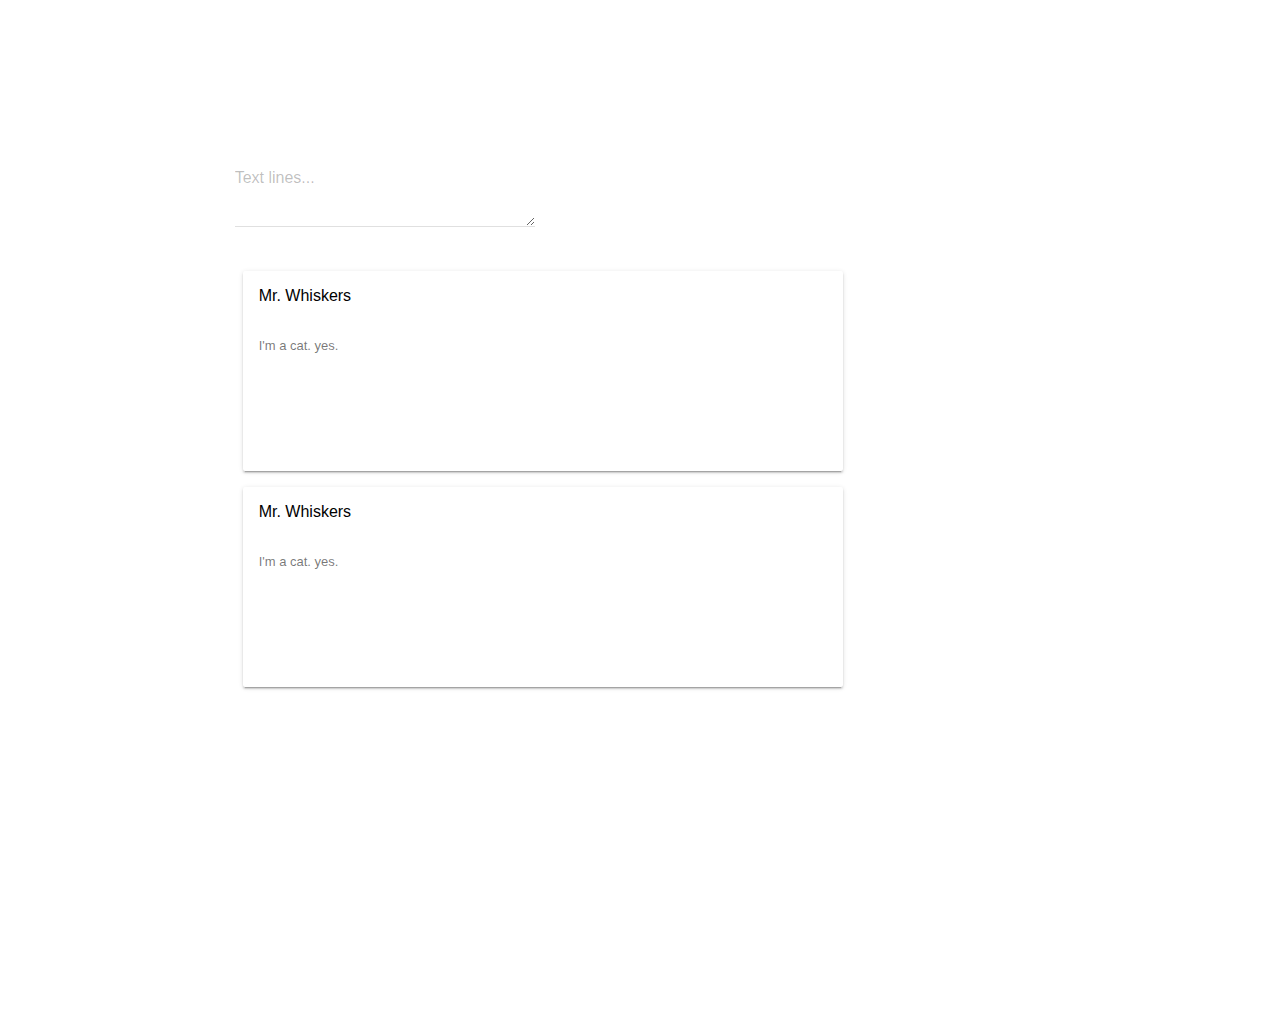
==== home.html @ a077eded "cards basic shapes are done" ====
<!DOCTYPE html>
<html>
	<head>
		<meta charset="utf-8">
		<meta name="description" content="Currently an empty blog.">
		<title>Home</title>
		<link rel="stylesheet" type="text/css" href="_assets/mdl/material.min.css">
		<link rel="stylesheet" type="text/css" href="_assets/css/base.css">
		<script type="text/javascript" src="_assets/mdl/material.min.js"></script>
		<link rel="stylesheet" href="https://fonts.googleapis.com/icon?family=Material+Icons">
		<script type="text/javascript" src="_assets/js/jquery-2.1.4.js"></script>
		<script type="text/javascript" src="_assets/js/displayposts.js"></script>

	</head>
	<body onload="display()">

		<!-- header -->
<br><br><br><br><br><br>

		<!-- content -->
		<div class="mdl-layout mdl-js-layout">
			<div class="mdl-grid">
				<div class="mdl-cell mdl-cell--2-col"></div>
				<div class="mdl-cell mdl-cell--8-col">
				
					<div class="mdl-grid">
				    <form action="#">
				      <div class="mdl-textfield mdl-js-textfield">
				        <textarea class="mdl-textfield__input" type="text" rows= "3" id="sample5" ></textarea>
				        <label class="mdl-textfield__label" for="sample5">Text lines...</label>
				      </div>
				    </form>
				  </div>

				  <div class="mdl-grid" id="posts">
						<div class="mdl-cell mdl-card mkk mdl-shadow--2dp mkk">
							  <div class="mdl-card__title">Mr. Whiskers</div>
							  <div class="mdl-card__supporting-text">I'm a cat. yes.</div>
							  <div class="mdl-card__actions"></div>
						 </div>
						<div class="mdl-cell mdl-card mkk mdl-shadow--2dp">
							  <div class="mdl-card__title">Mr. Whiskers</div>
							  <div class="mdl-card__supporting-text">I'm a cat. yes.</div>
							  <div class="mdl-card__actions"></div>
						 </div>
				  </div>

				</div>
				<div class="mdl-cell mdl-cell--2-col"></div>
			</div><!-- mdl-grid -->
		</div><!-- content -->

	</body>
</html>
---- _assets/mdl/material.min.css ----
/**
 * material-design-lite - Material Design Components in CSS, JS and HTML
 * @version v1.0.5
 * @license Apache-2.0
 * @copyright 2015 Google, Inc.
 * @link https://github.com/google/material-design-lite
 */
@charset "UTF-8";html{color:rgba(0,0,0,.87)}::-moz-selection{background:#b3d4fc;text-shadow:none}::selection{background:#b3d4fc;text-shadow:none}hr{display:block;height:1px;border:0;border-top:1px solid #ccc;margin:1em 0;padding:0}audio,canvas,iframe,img,svg,video{vertical-align:middle}fieldset{border:0;margin:0;padding:0}textarea{resize:vertical}.browserupgrade{margin:.2em 0;background:#ccc;color:#000;padding:.2em 0}.hidden{display:none!important}.visuallyhidden{border:0;clip:rect(0 0 0 0);height:1px;margin:-1px;overflow:hidden;padding:0;position:absolute;width:1px}.visuallyhidden.focusable:active,.visuallyhidden.focusable:focus{clip:auto;height:auto;margin:0;overflow:visible;position:static;width:auto}.invisible{visibility:hidden}.clearfix:before,.clearfix:after{content:" ";display:table}.clearfix:after{clear:both}@media print{*,*:before,*:after,*:first-letter,*:first-line{background:transparent!important;color:#000!important;box-shadow:none!important;text-shadow:none!important}a,a:visited{text-decoration:underline}a[href]:after{content:" (" attr(href)")"}abbr[title]:after{content:" (" attr(title)")"}a[href^="#"]:after,a[href^="javascript:"]:after{content:""}pre,blockquote{border:1px solid #999;page-break-inside:avoid}thead{display:table-header-group}tr,img{page-break-inside:avoid}img{max-width:100%!important}p,h2,h3{orphans:3;widows:3}h2,h3{page-break-after:avoid}}a,.mdl-accordion,.mdl-button,.mdl-card,.mdl-checkbox,.mdl-dropdown-menu,.mdl-icon-toggle,.mdl-item,.mdl-radio,.mdl-slider,.mdl-switch,.mdl-tabs__tab{-webkit-tap-highlight-color:transparent;-webkit-tap-highlight-color:rgba(255,255,255,0)}html{width:100%;height:100%;-ms-touch-action:manipulation;touch-action:manipulation}body{width:100%;min-height:100%}main{display:block}*[hidden]{display:none!important}html,body{font-family:"Helvetica","Arial",sans-serif;font-size:14px;font-weight:400;line-height:20px}h1,h2,h3,h4,h5,h6,p{padding:0}h1 small,h2 small,h3 small,h4 small,h5 small,h6 small{font-family:"Roboto","Helvetica","Arial",sans-serif;font-weight:400;line-height:1.35;letter-spacing:-.02em;opacity:.54;font-size:.6em}h1{font-size:56px;line-height:1.35;letter-spacing:-.02em;margin:24px 0}h1,h2{font-family:"Roboto","Helvetica","Arial",sans-serif;font-weight:400}h2{font-size:45px;line-height:48px}h2,h3{margin:24px 0}h3{font-size:34px;line-height:40px}h3,h4{font-family:"Roboto","Helvetica","Arial",sans-serif;font-weight:400}h4{font-size:24px;line-height:32px;-moz-osx-font-smoothing:grayscale;margin:24px 0 16px}h5{font-size:20px;font-weight:500;line-height:1;letter-spacing:.02em}h5,h6{font-family:"Roboto","Helvetica","Arial",sans-serif;margin:24px 0 16px}h6{font-size:16px;letter-spacing:.04em}h6,p{font-weight:400;line-height:24px}p{font-size:14px;letter-spacing:0;margin:0 0 16px}a{color:rgb(68,138,255);font-weight:500}blockquote{font-family:"Roboto","Helvetica","Arial",sans-serif;position:relative;font-size:24px;font-weight:300;font-style:italic;line-height:1.35;letter-spacing:.08em}blockquote:before{position:absolute;left:-.5em;content:'“'}blockquote:after{content:'”';margin-left:-.05em}mark{background-color:#f4ff81}dt{font-weight:700}address{font-size:12px;line-height:1;font-style:normal}address,ul,ol{font-weight:400;letter-spacing:0}ul,ol{font-size:14px;line-height:24px}.mdl-typography--display-4,.mdl-typography--display-4-color-contrast{font-family:"Roboto","Helvetica","Arial",sans-serif;font-size:112px;font-weight:300;line-height:1;letter-spacing:-.04em}.mdl-typography--display-4-color-contrast{opacity:.54}.mdl-typography--display-3,.mdl-typography--display-3-color-contrast{font-family:"Roboto","Helvetica","Arial",sans-serif;font-size:56px;font-weight:400;line-height:1.35;letter-spacing:-.02em}.mdl-typography--display-3-color-contrast{opacity:.54}.mdl-typography--display-2,.mdl-typography--display-2-color-contrast{font-family:"Roboto","Helvetica","Arial",sans-serif;font-size:45px;font-weight:400;line-height:48px}.mdl-typography--display-2-color-contrast{opacity:.54}.mdl-typography--display-1,.mdl-typography--display-1-color-contrast{font-family:"Roboto","Helvetica","Arial",sans-serif;font-size:34px;font-weight:400;line-height:40px}.mdl-typography--display-1-color-contrast{opacity:.54}.mdl-typography--headline,.mdl-typography--headline-color-contrast{font-family:"Roboto","Helvetica","Arial",sans-serif;font-size:24px;font-weight:400;line-height:32px;-moz-osx-font-smoothing:grayscale}.mdl-typography--headline-color-contrast{opacity:.87}.mdl-typography--title,.mdl-typography--title-color-contrast{font-family:"Roboto","Helvetica","Arial",sans-serif;font-size:20px;font-weight:500;line-height:1;letter-spacing:.02em}.mdl-typography--title-color-contrast{opacity:.87}.mdl-typography--subhead,.mdl-typography--subhead-color-contrast{font-family:"Roboto","Helvetica","Arial",sans-serif;font-size:16px;font-weight:400;line-height:24px;letter-spacing:.04em}.mdl-typography--subhead-color-contrast{opacity:.87}.mdl-typography--body-2,.mdl-typography--body-2-color-contrast{font-size:14px;font-weight:700;line-height:24px;letter-spacing:0}.mdl-typography--body-2-color-contrast{opacity:.87}.mdl-typography--body-1,.mdl-typography--body-1-color-contrast{font-size:14px;font-weight:400;line-height:24px;letter-spacing:0}.mdl-typography--body-1-color-contrast{opacity:.87}.mdl-typography--body-2-force-preferred-font,.mdl-typography--body-2-force-preferred-font-color-contrast{font-family:"Roboto","Helvetica","Arial",sans-serif;font-size:14px;font-weight:500;line-height:24px;letter-spacing:0}.mdl-typography--body-2-force-preferred-font-color-contrast{opacity:.87}.mdl-typography--body-1-force-preferred-font,.mdl-typography--body-1-force-preferred-font-color-contrast{font-family:"Roboto","Helvetica","Arial",sans-serif;font-size:14px;font-weight:400;line-height:24px;letter-spacing:0}.mdl-typography--body-1-force-preferred-font-color-contrast{opacity:.87}.mdl-typography--caption,.mdl-typography--caption-force-preferred-font{font-size:12px;font-weight:400;line-height:1;letter-spacing:0}.mdl-typography--caption-force-preferred-font{font-family:"Roboto","Helvetica","Arial",sans-serif}.mdl-typography--caption-color-contrast,.mdl-typography--caption-force-preferred-font-color-contrast{font-size:12px;font-weight:400;line-height:1;letter-spacing:0;opacity:.54}.mdl-typography--caption-force-preferred-font-color-contrast,.mdl-typography--menu{font-family:"Roboto","Helvetica","Arial",sans-serif}.mdl-typography--menu{font-size:14px;font-weight:500;line-height:1;letter-spacing:0}.mdl-typography--menu-color-contrast{opacity:.87}.mdl-typography--menu-color-contrast,.mdl-typography--button,.mdl-typography--button-color-contrast{font-family:"Roboto","Helvetica","Arial",sans-serif;font-size:14px;font-weight:500;line-height:1;letter-spacing:0}.mdl-typography--button,.mdl-typography--button-color-contrast{text-transform:uppercase}.mdl-typography--button-color-contrast{opacity:.87}.mdl-typography--text-left{text-align:left}.mdl-typography--text-right{text-align:right}.mdl-typography--text-center{text-align:center}.mdl-typography--text-justify{text-align:justify}.mdl-typography--text-nowrap{white-space:nowrap}.mdl-typography--text-lowercase{text-transform:lowercase}.mdl-typography--text-uppercase{text-transform:uppercase}.mdl-typography--text-capitalize{text-transform:capitalize}.mdl-typography--font-thin{font-weight:200!important}.mdl-typography--font-light{font-weight:300!important}.mdl-typography--font-regular{font-weight:400!important}.mdl-typography--font-medium{font-weight:500!important}.mdl-typography--font-bold{font-weight:700!important}.mdl-typography--font-black{font-weight:900!important}.mdl-color-text--red{color:#f44336 !important}.mdl-color--red{background-color:#f44336 !important}.mdl-color-text--red-50{color:#ffebee !important}.mdl-color--red-50{background-color:#ffebee !important}.mdl-color-text--red-100{color:#ffcdd2 !important}.mdl-color--red-100{background-color:#ffcdd2 !important}.mdl-color-text--red-200{color:#ef9a9a !important}.mdl-color--red-200{background-color:#ef9a9a !important}.mdl-color-text--red-300{color:#e57373 !important}.mdl-color--red-300{background-color:#e57373 !important}.mdl-color-text--red-400{color:#ef5350 !important}.mdl-color--red-400{background-color:#ef5350 !important}.mdl-color-text--red-500{color:#f44336 !important}.mdl-color--red-500{background-color:#f44336 !important}.mdl-color-text--red-600{color:#e53935 !important}.mdl-color--red-600{background-color:#e53935 !important}.mdl-color-text--red-700{color:#d32f2f !important}.mdl-color--red-700{background-color:#d32f2f !important}.mdl-color-text--red-800{color:#c62828 !important}.mdl-color--red-800{background-color:#c62828 !important}.mdl-color-text--red-900{color:#b71c1c !important}.mdl-color--red-900{background-color:#b71c1c !important}.mdl-color-text--red-A100{color:#ff8a80 !important}.mdl-color--red-A100{background-color:#ff8a80 !important}.mdl-color-text--red-A200{color:#ff5252 !important}.mdl-color--red-A200{background-color:#ff5252 !important}.mdl-color-text--red-A400{color:#ff1744 !important}.mdl-color--red-A400{background-color:#ff1744 !important}.mdl-color-text--red-A700{color:#d50000 !important}.mdl-color--red-A700{background-color:#d50000 !important}.mdl-color-text--pink{color:#e91e63 !important}.mdl-color--pink{background-color:#e91e63 !important}.mdl-color-text--pink-50{color:#fce4ec !important}.mdl-color--pink-50{background-color:#fce4ec !important}.mdl-color-text--pink-100{color:#f8bbd0 !important}.mdl-color--pink-100{background-color:#f8bbd0 !important}.mdl-color-text--pink-200{color:#f48fb1 !important}.mdl-color--pink-200{background-color:#f48fb1 !important}.mdl-color-text--pink-300{color:#f06292 !important}.mdl-color--pink-300{background-color:#f06292 !important}.mdl-color-text--pink-400{color:#ec407a !important}.mdl-color--pink-400{background-color:#ec407a !important}.mdl-color-text--pink-500{color:#e91e63 !important}.mdl-color--pink-500{background-color:#e91e63 !important}.mdl-color-text--pink-600{color:#d81b60 !important}.mdl-color--pink-600{background-color:#d81b60 !important}.mdl-color-text--pink-700{color:#c2185b !important}.mdl-color--pink-700{background-color:#c2185b !important}.mdl-color-text--pink-800{color:#ad1457 !important}.mdl-color--pink-800{background-color:#ad1457 !important}.mdl-color-text--pink-900{color:#880e4f !important}.mdl-color--pink-900{background-color:#880e4f !important}.mdl-color-text--pink-A100{color:#ff80ab !important}.mdl-color--pink-A100{background-color:#ff80ab !important}.mdl-color-text--pink-A200{color:#ff4081 !important}.mdl-color--pink-A200{background-color:#ff4081 !important}.mdl-color-text--pink-A400{color:#f50057 !important}.mdl-color--pink-A400{background-color:#f50057 !important}.mdl-color-text--pink-A700{color:#c51162 !important}.mdl-color--pink-A700{background-color:#c51162 !important}.mdl-color-text--purple{color:#9c27b0 !important}.mdl-color--purple{background-color:#9c27b0 !important}.mdl-color-text--purple-50{color:#f3e5f5 !important}.mdl-color--purple-50{background-color:#f3e5f5 !important}.mdl-color-text--purple-100{color:#e1bee7 !important}.mdl-color--purple-100{background-color:#e1bee7 !important}.mdl-color-text--purple-200{color:#ce93d8 !important}.mdl-color--purple-200{background-color:#ce93d8 !important}.mdl-color-text--purple-300{color:#ba68c8 !important}.mdl-color--purple-300{background-color:#ba68c8 !important}.mdl-color-text--purple-400{color:#ab47bc !important}.mdl-color--purple-400{background-color:#ab47bc !important}.mdl-color-text--purple-500{color:#9c27b0 !important}.mdl-color--purple-500{background-color:#9c27b0 !important}.mdl-color-text--purple-600{color:#8e24aa !important}.mdl-color--purple-600{background-color:#8e24aa !important}.mdl-color-text--purple-700{color:#7b1fa2 !important}.mdl-color--purple-700{background-color:#7b1fa2 !important}.mdl-color-text--purple-800{color:#6a1b9a !important}.mdl-color--purple-800{background-color:#6a1b9a !important}.mdl-color-text--purple-900{color:#4a148c !important}.mdl-color--purple-900{background-color:#4a148c !important}.mdl-color-text--purple-A100{color:#ea80fc !important}.mdl-color--purple-A100{background-color:#ea80fc !important}.mdl-color-text--purple-A200{color:#e040fb !important}.mdl-color--purple-A200{background-color:#e040fb !important}.mdl-color-text--purple-A400{color:#d500f9 !important}.mdl-color--purple-A400{background-color:#d500f9 !important}.mdl-color-text--purple-A700{color:#a0f !important}.mdl-color--purple-A700{background-color:#a0f !important}.mdl-color-text--deep-purple{color:#673ab7 !important}.mdl-color--deep-purple{background-color:#673ab7 !important}.mdl-color-text--deep-purple-50{color:#ede7f6 !important}.mdl-color--deep-purple-50{background-color:#ede7f6 !important}.mdl-color-text--deep-purple-100{color:#d1c4e9 !important}.mdl-color--deep-purple-100{background-color:#d1c4e9 !important}.mdl-color-text--deep-purple-200{color:#b39ddb !important}.mdl-color--deep-purple-200{background-color:#b39ddb !important}.mdl-color-text--deep-purple-300{color:#9575cd !important}.mdl-color--deep-purple-300{background-color:#9575cd !important}.mdl-color-text--deep-purple-400{color:#7e57c2 !important}.mdl-color--deep-purple-400{background-color:#7e57c2 !important}.mdl-color-text--deep-purple-500{color:#673ab7 !important}.mdl-color--deep-purple-500{background-color:#673ab7 !important}.mdl-color-text--deep-purple-600{color:#5e35b1 !important}.mdl-color--deep-purple-600{background-color:#5e35b1 !important}.mdl-color-text--deep-purple-700{color:#512da8 !important}.mdl-color--deep-purple-700{background-color:#512da8 !important}.mdl-color-text--deep-purple-800{color:#4527a0 !important}.mdl-color--deep-purple-800{background-color:#4527a0 !important}.mdl-color-text--deep-purple-900{color:#311b92 !important}.mdl-color--deep-purple-900{background-color:#311b92 !important}.mdl-color-text--deep-purple-A100{color:#b388ff !important}.mdl-color--deep-purple-A100{background-color:#b388ff !important}.mdl-color-text--deep-purple-A200{color:#7c4dff !important}.mdl-color--deep-purple-A200{background-color:#7c4dff !important}.mdl-color-text--deep-purple-A400{color:#651fff !important}.mdl-color--deep-purple-A400{background-color:#651fff !important}.mdl-color-text--deep-purple-A700{color:#6200ea !important}.mdl-color--deep-purple-A700{background-color:#6200ea !important}.mdl-color-text--indigo{color:#3f51b5 !important}.mdl-color--indigo{background-color:#3f51b5 !important}.mdl-color-text--indigo-50{color:#e8eaf6 !important}.mdl-color--indigo-50{background-color:#e8eaf6 !important}.mdl-color-text--indigo-100{color:#c5cae9 !important}.mdl-color--indigo-100{background-color:#c5cae9 !important}.mdl-color-text--indigo-200{color:#9fa8da !important}.mdl-color--indigo-200{background-color:#9fa8da !important}.mdl-color-text--indigo-300{color:#7986cb !important}.mdl-color--indigo-300{background-color:#7986cb !important}.mdl-color-text--indigo-400{color:#5c6bc0 !important}.mdl-color--indigo-400{background-color:#5c6bc0 !important}.mdl-color-text--indigo-500{color:#3f51b5 !important}.mdl-color--indigo-500{background-color:#3f51b5 !important}.mdl-color-text--indigo-600{color:#3949ab !important}.mdl-color--indigo-600{background-color:#3949ab !important}.mdl-color-text--indigo-700{color:#303f9f !important}.mdl-color--indigo-700{background-color:#303f9f !important}.mdl-color-text--indigo-800{color:#283593 !important}.mdl-color--indigo-800{background-color:#283593 !important}.mdl-color-text--indigo-900{color:#1a237e !important}.mdl-color--indigo-900{background-color:#1a237e !important}.mdl-color-text--indigo-A100{color:#8c9eff !important}.mdl-color--indigo-A100{background-color:#8c9eff !important}.mdl-color-text--indigo-A200{color:#536dfe !important}.mdl-color--indigo-A200{background-color:#536dfe !important}.mdl-color-text--indigo-A400{color:#3d5afe !important}.mdl-color--indigo-A400{background-color:#3d5afe !important}.mdl-color-text--indigo-A700{color:#304ffe !important}.mdl-color--indigo-A700{background-color:#304ffe !important}.mdl-color-text--blue{color:#2196f3 !important}.mdl-color--blue{background-color:#2196f3 !important}.mdl-color-text--blue-50{color:#e3f2fd !important}.mdl-color--blue-50{background-color:#e3f2fd !important}.mdl-color-text--blue-100{color:#bbdefb !important}.mdl-color--blue-100{background-color:#bbdefb !important}.mdl-color-text--blue-200{color:#90caf9 !important}.mdl-color--blue-200{background-color:#90caf9 !important}.mdl-color-text--blue-300{color:#64b5f6 !important}.mdl-color--blue-300{background-color:#64b5f6 !important}.mdl-color-text--blue-400{color:#42a5f5 !important}.mdl-color--blue-400{background-color:#42a5f5 !important}.mdl-color-text--blue-500{color:#2196f3 !important}.mdl-color--blue-500{background-color:#2196f3 !important}.mdl-color-text--blue-600{color:#1e88e5 !important}.mdl-color--blue-600{background-color:#1e88e5 !important}.mdl-color-text--blue-700{color:#1976d2 !important}.mdl-color--blue-700{background-color:#1976d2 !important}.mdl-color-text--blue-800{color:#1565c0 !important}.mdl-color--blue-800{background-color:#1565c0 !important}.mdl-color-text--blue-900{color:#0d47a1 !important}.mdl-color--blue-900{background-color:#0d47a1 !important}.mdl-color-text--blue-A100{color:#82b1ff !important}.mdl-color--blue-A100{background-color:#82b1ff !important}.mdl-color-text--blue-A200{color:#448aff !important}.mdl-color--blue-A200{background-color:#448aff !important}.mdl-color-text--blue-A400{color:#2979ff !important}.mdl-color--blue-A400{background-color:#2979ff !important}.mdl-color-text--blue-A700{color:#2962ff !important}.mdl-color--blue-A700{background-color:#2962ff !important}.mdl-color-text--light-blue{color:#03a9f4 !important}.mdl-color--light-blue{background-color:#03a9f4 !important}.mdl-color-text--light-blue-50{color:#e1f5fe !important}.mdl-color--light-blue-50{background-color:#e1f5fe !important}.mdl-color-text--light-blue-100{color:#b3e5fc !important}.mdl-color--light-blue-100{background-color:#b3e5fc !important}.mdl-color-text--light-blue-200{color:#81d4fa !important}.mdl-color--light-blue-200{background-color:#81d4fa !important}.mdl-color-text--light-blue-300{color:#4fc3f7 !important}.mdl-color--light-blue-300{background-color:#4fc3f7 !important}.mdl-color-text--light-blue-400{color:#29b6f6 !important}.mdl-color--light-blue-400{background-color:#29b6f6 !important}.mdl-color-text--light-blue-500{color:#03a9f4 !important}.mdl-color--light-blue-500{background-color:#03a9f4 !important}.mdl-color-text--light-blue-600{color:#039be5 !important}.mdl-color--light-blue-600{background-color:#039be5 !important}.mdl-color-text--light-blue-700{color:#0288d1 !important}.mdl-color--light-blue-700{background-color:#0288d1 !important}.mdl-color-text--light-blue-800{color:#0277bd !important}.mdl-color--light-blue-800{background-color:#0277bd !important}.mdl-color-text--light-blue-900{color:#01579b !important}.mdl-color--light-blue-900{background-color:#01579b !important}.mdl-color-text--light-blue-A100{color:#80d8ff !important}.mdl-color--light-blue-A100{background-color:#80d8ff !important}.mdl-color-text--light-blue-A200{color:#40c4ff !important}.mdl-color--light-blue-A200{background-color:#40c4ff !important}.mdl-color-text--light-blue-A400{color:#00b0ff !important}.mdl-color--light-blue-A400{background-color:#00b0ff !important}.mdl-color-text--light-blue-A700{color:#0091ea !important}.mdl-color--light-blue-A700{background-color:#0091ea !important}.mdl-color-text--cyan{color:#00bcd4 !important}.mdl-color--cyan{background-color:#00bcd4 !important}.mdl-color-text--cyan-50{color:#e0f7fa !important}.mdl-color--cyan-50{background-color:#e0f7fa !important}.mdl-color-text--cyan-100{color:#b2ebf2 !important}.mdl-color--cyan-100{background-color:#b2ebf2 !important}.mdl-color-text--cyan-200{color:#80deea !important}.mdl-color--cyan-200{background-color:#80deea !important}.mdl-color-text--cyan-300{color:#4dd0e1 !important}.mdl-color--cyan-300{background-color:#4dd0e1 !important}.mdl-color-text--cyan-400{color:#26c6da !important}.mdl-color--cyan-400{background-color:#26c6da !important}.mdl-color-text--cyan-500{color:#00bcd4 !important}.mdl-color--cyan-500{background-color:#00bcd4 !important}.mdl-color-text--cyan-600{color:#00acc1 !important}.mdl-color--cyan-600{background-color:#00acc1 !important}.mdl-color-text--cyan-700{color:#0097a7 !important}.mdl-color--cyan-700{background-color:#0097a7 !important}.mdl-color-text--cyan-800{color:#00838f !important}.mdl-color--cyan-800{background-color:#00838f !important}.mdl-color-text--cyan-900{color:#006064 !important}.mdl-color--cyan-900{background-color:#006064 !important}.mdl-color-text--cyan-A100{color:#84ffff !important}.mdl-color--cyan-A100{background-color:#84ffff !important}.mdl-color-text--cyan-A200{color:#18ffff !important}.mdl-color--cyan-A200{background-color:#18ffff !important}.mdl-color-text--cyan-A400{color:#00e5ff !important}.mdl-color--cyan-A400{background-color:#00e5ff !important}.mdl-color-text--cyan-A700{color:#00b8d4 !important}.mdl-color--cyan-A700{background-color:#00b8d4 !important}.mdl-color-text--teal{color:#009688 !important}.mdl-color--teal{background-color:#009688 !important}.mdl-color-text--teal-50{color:#e0f2f1 !important}.mdl-color--teal-50{background-color:#e0f2f1 !important}.mdl-color-text--teal-100{color:#b2dfdb !important}.mdl-color--teal-100{background-color:#b2dfdb !important}.mdl-color-text--teal-200{color:#80cbc4 !important}.mdl-color--teal-200{background-color:#80cbc4 !important}.mdl-color-text--teal-300{color:#4db6ac !important}.mdl-color--teal-300{background-color:#4db6ac !important}.mdl-color-text--teal-400{color:#26a69a !important}.mdl-color--teal-400{background-color:#26a69a !important}.mdl-color-text--teal-500{color:#009688 !important}.mdl-color--teal-500{background-color:#009688 !important}.mdl-color-text--teal-600{color:#00897b !important}.mdl-color--teal-600{background-color:#00897b !important}.mdl-color-text--teal-700{color:#00796b !important}.mdl-color--teal-700{background-color:#00796b !important}.mdl-color-text--teal-800{color:#00695c !important}.mdl-color--teal-800{background-color:#00695c !important}.mdl-color-text--teal-900{color:#004d40 !important}.mdl-color--teal-900{background-color:#004d40 !important}.mdl-color-text--teal-A100{color:#a7ffeb !important}.mdl-color--teal-A100{background-color:#a7ffeb !important}.mdl-color-text--teal-A200{color:#64ffda !important}.mdl-color--teal-A200{background-color:#64ffda !important}.mdl-color-text--teal-A400{color:#1de9b6 !important}.mdl-color--teal-A400{background-color:#1de9b6 !important}.mdl-color-text--teal-A700{color:#00bfa5 !important}.mdl-color--teal-A700{background-color:#00bfa5 !important}.mdl-color-text--green{color:#4caf50 !important}.mdl-color--green{background-color:#4caf50 !important}.mdl-color-text--green-50{color:#e8f5e9 !important}.mdl-color--green-50{background-color:#e8f5e9 !important}.mdl-color-text--green-100{color:#c8e6c9 !important}.mdl-color--green-100{background-color:#c8e6c9 !important}.mdl-color-text--green-200{color:#a5d6a7 !important}.mdl-color--green-200{background-color:#a5d6a7 !important}.mdl-color-text--green-300{color:#81c784 !important}.mdl-color--green-300{background-color:#81c784 !important}.mdl-color-text--green-400{color:#66bb6a !important}.mdl-color--green-400{background-color:#66bb6a !important}.mdl-color-text--green-500{color:#4caf50 !important}.mdl-color--green-500{background-color:#4caf50 !important}.mdl-color-text--green-600{color:#43a047 !important}.mdl-color--green-600{background-color:#43a047 !important}.mdl-color-text--green-700{color:#388e3c !important}.mdl-color--green-700{background-color:#388e3c !important}.mdl-color-text--green-800{color:#2e7d32 !important}.mdl-color--green-800{background-color:#2e7d32 !important}.mdl-color-text--green-900{color:#1b5e20 !important}.mdl-color--green-900{background-color:#1b5e20 !important}.mdl-color-text--green-A100{color:#b9f6ca !important}.mdl-color--green-A100{background-color:#b9f6ca !important}.mdl-color-text--green-A200{color:#69f0ae !important}.mdl-color--green-A200{background-color:#69f0ae !important}.mdl-color-text--green-A400{color:#00e676 !important}.mdl-color--green-A400{background-color:#00e676 !important}.mdl-color-text--green-A700{color:#00c853 !important}.mdl-color--green-A700{background-color:#00c853 !important}.mdl-color-text--light-green{color:#8bc34a !important}.mdl-color--light-green{background-color:#8bc34a !important}.mdl-color-text--light-green-50{color:#f1f8e9 !important}.mdl-color--light-green-50{background-color:#f1f8e9 !important}.mdl-color-text--light-green-100{color:#dcedc8 !important}.mdl-color--light-green-100{background-color:#dcedc8 !important}.mdl-color-text--light-green-200{color:#c5e1a5 !important}.mdl-color--light-green-200{background-color:#c5e1a5 !important}.mdl-color-text--light-green-300{color:#aed581 !important}.mdl-color--light-green-300{background-color:#aed581 !important}.mdl-color-text--light-green-400{color:#9ccc65 !important}.mdl-color--light-green-400{background-color:#9ccc65 !important}.mdl-color-text--light-green-500{color:#8bc34a !important}.mdl-color--light-green-500{background-color:#8bc34a !important}.mdl-color-text--light-green-600{color:#7cb342 !important}.mdl-color--light-green-600{background-color:#7cb342 !important}.mdl-color-text--light-green-700{color:#689f38 !important}.mdl-color--light-green-700{background-color:#689f38 !important}.mdl-color-text--light-green-800{color:#558b2f !important}.mdl-color--light-green-800{background-color:#558b2f !important}.mdl-color-text--light-green-900{color:#33691e !important}.mdl-color--light-green-900{background-color:#33691e !important}.mdl-color-text--light-green-A100{color:#ccff90 !important}.mdl-color--light-green-A100{background-color:#ccff90 !important}.mdl-color-text--light-green-A200{color:#b2ff59 !important}.mdl-color--light-green-A200{background-color:#b2ff59 !important}.mdl-color-text--light-green-A400{color:#76ff03 !important}.mdl-color--light-green-A400{background-color:#76ff03 !important}.mdl-color-text--light-green-A700{color:#64dd17 !important}.mdl-color--light-green-A700{background-color:#64dd17 !important}.mdl-color-text--lime{color:#cddc39 !important}.mdl-color--lime{background-color:#cddc39 !important}.mdl-color-text--lime-50{color:#f9fbe7 !important}.mdl-color--lime-50{background-color:#f9fbe7 !important}.mdl-color-text--lime-100{color:#f0f4c3 !important}.mdl-color--lime-100{background-color:#f0f4c3 !important}.mdl-color-text--lime-200{color:#e6ee9c !important}.mdl-color--lime-200{background-color:#e6ee9c !important}.mdl-color-text--lime-300{color:#dce775 !important}.mdl-color--lime-300{background-color:#dce775 !important}.mdl-color-text--lime-400{color:#d4e157 !important}.mdl-color--lime-400{background-color:#d4e157 !important}.mdl-color-text--lime-500{color:#cddc39 !important}.mdl-color--lime-500{background-color:#cddc39 !important}.mdl-color-text--lime-600{color:#c0ca33 !important}.mdl-color--lime-600{background-color:#c0ca33 !important}.mdl-color-text--lime-700{color:#afb42b !important}.mdl-color--lime-700{background-color:#afb42b !important}.mdl-color-text--lime-800{color:#9e9d24 !important}.mdl-color--lime-800{background-color:#9e9d24 !important}.mdl-color-text--lime-900{color:#827717 !important}.mdl-color--lime-900{background-color:#827717 !important}.mdl-color-text--lime-A100{color:#f4ff81 !important}.mdl-color--lime-A100{background-color:#f4ff81 !important}.mdl-color-text--lime-A200{color:#eeff41 !important}.mdl-color--lime-A200{background-color:#eeff41 !important}.mdl-color-text--lime-A400{color:#c6ff00 !important}.mdl-color--lime-A400{background-color:#c6ff00 !important}.mdl-color-text--lime-A700{color:#aeea00 !important}.mdl-color--lime-A700{background-color:#aeea00 !important}.mdl-color-text--yellow{color:#ffeb3b !important}.mdl-color--yellow{background-color:#ffeb3b !important}.mdl-color-text--yellow-50{color:#fffde7 !important}.mdl-color--yellow-50{background-color:#fffde7 !important}.mdl-color-text--yellow-100{color:#fff9c4 !important}.mdl-color--yellow-100{background-color:#fff9c4 !important}.mdl-color-text--yellow-200{color:#fff59d !important}.mdl-color--yellow-200{background-color:#fff59d !important}.mdl-color-text--yellow-300{color:#fff176 !important}.mdl-color--yellow-300{background-color:#fff176 !important}.mdl-color-text--yellow-400{color:#ffee58 !important}.mdl-color--yellow-400{background-color:#ffee58 !important}.mdl-color-text--yellow-500{color:#ffeb3b !important}.mdl-color--yellow-500{background-color:#ffeb3b !important}.mdl-color-text--yellow-600{color:#fdd835 !important}.mdl-color--yellow-600{background-color:#fdd835 !important}.mdl-color-text--yellow-700{color:#fbc02d !important}.mdl-color--yellow-700{background-color:#fbc02d !important}.mdl-color-text--yellow-800{color:#f9a825 !important}.mdl-color--yellow-800{background-color:#f9a825 !important}.mdl-color-text--yellow-900{color:#f57f17 !important}.mdl-color--yellow-900{background-color:#f57f17 !important}.mdl-color-text--yellow-A100{color:#ffff8d !important}.mdl-color--yellow-A100{background-color:#ffff8d !important}.mdl-color-text--yellow-A200{color:#ff0 !important}.mdl-color--yellow-A200{background-color:#ff0 !important}.mdl-color-text--yellow-A400{color:#ffea00 !important}.mdl-color--yellow-A400{background-color:#ffea00 !important}.mdl-color-text--yellow-A700{color:#ffd600 !important}.mdl-color--yellow-A700{background-color:#ffd600 !important}.mdl-color-text--amber{color:#ffc107 !important}.mdl-color--amber{background-color:#ffc107 !important}.mdl-color-text--amber-50{color:#fff8e1 !important}.mdl-color--amber-50{background-color:#fff8e1 !important}.mdl-color-text--amber-100{color:#ffecb3 !important}.mdl-color--amber-100{background-color:#ffecb3 !important}.mdl-color-text--amber-200{color:#ffe082 !important}.mdl-color--amber-200{background-color:#ffe082 !important}.mdl-color-text--amber-300{color:#ffd54f !important}.mdl-color--amber-300{background-color:#ffd54f !important}.mdl-color-text--amber-400{color:#ffca28 !important}.mdl-color--amber-400{background-color:#ffca28 !important}.mdl-color-text--amber-500{color:#ffc107 !important}.mdl-color--amber-500{background-color:#ffc107 !important}.mdl-color-text--amber-600{color:#ffb300 !important}.mdl-color--amber-600{background-color:#ffb300 !important}.mdl-color-text--amber-700{color:#ffa000 !important}.mdl-color--amber-700{background-color:#ffa000 !important}.mdl-color-text--amber-800{color:#ff8f00 !important}.mdl-color--amber-800{background-color:#ff8f00 !important}.mdl-color-text--amber-900{color:#ff6f00 !important}.mdl-color--amber-900{background-color:#ff6f00 !important}.mdl-color-text--amber-A100{color:#ffe57f !important}.mdl-color--amber-A100{background-color:#ffe57f !important}.mdl-color-text--amber-A200{color:#ffd740 !important}.mdl-color--amber-A200{background-color:#ffd740 !important}.mdl-color-text--amber-A400{color:#ffc400 !important}.mdl-color--amber-A400{background-color:#ffc400 !important}.mdl-color-text--amber-A700{color:#ffab00 !important}.mdl-color--amber-A700{background-color:#ffab00 !important}.mdl-color-text--orange{color:#ff9800 !important}.mdl-color--orange{background-color:#ff9800 !important}.mdl-color-text--orange-50{color:#fff3e0 !important}.mdl-color--orange-50{background-color:#fff3e0 !important}.mdl-color-text--orange-100{color:#ffe0b2 !important}.mdl-color--orange-100{background-color:#ffe0b2 !important}.mdl-color-text--orange-200{color:#ffcc80 !important}.mdl-color--orange-200{background-color:#ffcc80 !important}.mdl-color-text--orange-300{color:#ffb74d !important}.mdl-color--orange-300{background-color:#ffb74d !important}.mdl-color-text--orange-400{color:#ffa726 !important}.mdl-color--orange-400{background-color:#ffa726 !important}.mdl-color-text--orange-500{color:#ff9800 !important}.mdl-color--orange-500{background-color:#ff9800 !important}.mdl-color-text--orange-600{color:#fb8c00 !important}.mdl-color--orange-600{background-color:#fb8c00 !important}.mdl-color-text--orange-700{color:#f57c00 !important}.mdl-color--orange-700{background-color:#f57c00 !important}.mdl-color-text--orange-800{color:#ef6c00 !important}.mdl-color--orange-800{background-color:#ef6c00 !important}.mdl-color-text--orange-900{color:#e65100 !important}.mdl-color--orange-900{background-color:#e65100 !important}.mdl-color-text--orange-A100{color:#ffd180 !important}.mdl-color--orange-A100{background-color:#ffd180 !important}.mdl-color-text--orange-A200{color:#ffab40 !important}.mdl-color--orange-A200{background-color:#ffab40 !important}.mdl-color-text--orange-A400{color:#ff9100 !important}.mdl-color--orange-A400{background-color:#ff9100 !important}.mdl-color-text--orange-A700{color:#ff6d00 !important}.mdl-color--orange-A700{background-color:#ff6d00 !important}.mdl-color-text--deep-orange{color:#ff5722 !important}.mdl-color--deep-orange{background-color:#ff5722 !important}.mdl-color-text--deep-orange-50{color:#fbe9e7 !important}.mdl-color--deep-orange-50{background-color:#fbe9e7 !important}.mdl-color-text--deep-orange-100{color:#ffccbc !important}.mdl-color--deep-orange-100{background-color:#ffccbc !important}.mdl-color-text--deep-orange-200{color:#ffab91 !important}.mdl-color--deep-orange-200{background-color:#ffab91 !important}.mdl-color-text--deep-orange-300{color:#ff8a65 !important}.mdl-color--deep-orange-300{background-color:#ff8a65 !important}.mdl-color-text--deep-orange-400{color:#ff7043 !important}.mdl-color--deep-orange-400{background-color:#ff7043 !important}.mdl-color-text--deep-orange-500{color:#ff5722 !important}.mdl-color--deep-orange-500{background-color:#ff5722 !important}.mdl-color-text--deep-orange-600{color:#f4511e !important}.mdl-color--deep-orange-600{background-color:#f4511e !important}.mdl-color-text--deep-orange-700{color:#e64a19 !important}.mdl-color--deep-orange-700{background-color:#e64a19 !important}.mdl-color-text--deep-orange-800{color:#d84315 !important}.mdl-color--deep-orange-800{background-color:#d84315 !important}.mdl-color-text--deep-orange-900{color:#bf360c !important}.mdl-color--deep-orange-900{background-color:#bf360c !important}.mdl-color-text--deep-orange-A100{color:#ff9e80 !important}.mdl-color--deep-orange-A100{background-color:#ff9e80 !important}.mdl-color-text--deep-orange-A200{color:#ff6e40 !important}.mdl-color--deep-orange-A200{background-color:#ff6e40 !important}.mdl-color-text--deep-orange-A400{color:#ff3d00 !important}.mdl-color--deep-orange-A400{background-color:#ff3d00 !important}.mdl-color-text--deep-orange-A700{color:#dd2c00 !important}.mdl-color--deep-orange-A700{background-color:#dd2c00 !important}.mdl-color-text--brown{color:#795548 !important}.mdl-color--brown{background-color:#795548 !important}.mdl-color-text--brown-50{color:#efebe9 !important}.mdl-color--brown-50{background-color:#efebe9 !important}.mdl-color-text--brown-100{color:#d7ccc8 !important}.mdl-color--brown-100{background-color:#d7ccc8 !important}.mdl-color-text--brown-200{color:#bcaaa4 !important}.mdl-color--brown-200{background-color:#bcaaa4 !important}.mdl-color-text--brown-300{color:#a1887f !important}.mdl-color--brown-300{background-color:#a1887f !important}.mdl-color-text--brown-400{color:#8d6e63 !important}.mdl-color--brown-400{background-color:#8d6e63 !important}.mdl-color-text--brown-500{color:#795548 !important}.mdl-color--brown-500{background-color:#795548 !important}.mdl-color-text--brown-600{color:#6d4c41 !important}.mdl-color--brown-600{background-color:#6d4c41 !important}.mdl-color-text--brown-700{color:#5d4037 !important}.mdl-color--brown-700{background-color:#5d4037 !important}.mdl-color-text--brown-800{color:#4e342e !important}.mdl-color--brown-800{background-color:#4e342e !important}.mdl-color-text--brown-900{color:#3e2723 !important}.mdl-color--brown-900{background-color:#3e2723 !important}.mdl-color-text--grey{color:#9e9e9e !important}.mdl-color--grey{background-color:#9e9e9e !important}.mdl-color-text--grey-50{color:#fafafa !important}.mdl-color--grey-50{background-color:#fafafa !important}.mdl-color-text--grey-100{color:#f5f5f5 !important}.mdl-color--grey-100{background-color:#f5f5f5 !important}.mdl-color-text--grey-200{color:#eee !important}.mdl-color--grey-200{background-color:#eee !important}.mdl-color-text--grey-300{color:#e0e0e0 !important}.mdl-color--grey-300{background-color:#e0e0e0 !important}.mdl-color-text--grey-400{color:#bdbdbd !important}.mdl-color--grey-400{background-color:#bdbdbd !important}.mdl-color-text--grey-500{color:#9e9e9e !important}.mdl-color--grey-500{background-color:#9e9e9e !important}.mdl-color-text--grey-600{color:#757575 !important}.mdl-color--grey-600{background-color:#757575 !important}.mdl-color-text--grey-700{color:#616161 !important}.mdl-color--grey-700{background-color:#616161 !important}.mdl-color-text--grey-800{color:#424242 !important}.mdl-color--grey-800{background-color:#424242 !important}.mdl-color-text--grey-900{color:#212121 !important}.mdl-color--grey-900{background-color:#212121 !important}.mdl-color-text--blue-grey{color:#607d8b !important}.mdl-color--blue-grey{background-color:#607d8b !important}.mdl-color-text--blue-grey-50{color:#eceff1 !important}.mdl-color--blue-grey-50{background-color:#eceff1 !important}.mdl-color-text--blue-grey-100{color:#cfd8dc !important}.mdl-color--blue-grey-100{background-color:#cfd8dc !important}.mdl-color-text--blue-grey-200{color:#b0bec5 !important}.mdl-color--blue-grey-200{background-color:#b0bec5 !important}.mdl-color-text--blue-grey-300{color:#90a4ae !important}.mdl-color--blue-grey-300{background-color:#90a4ae !important}.mdl-color-text--blue-grey-400{color:#78909c !important}.mdl-color--blue-grey-400{background-color:#78909c !important}.mdl-color-text--blue-grey-500{color:#607d8b !important}.mdl-color--blue-grey-500{background-color:#607d8b !important}.mdl-color-text--blue-grey-600{color:#546e7a !important}.mdl-color--blue-grey-600{background-color:#546e7a !important}.mdl-color-text--blue-grey-700{color:#455a64 !important}.mdl-color--blue-grey-700{background-color:#455a64 !important}.mdl-color-text--blue-grey-800{color:#37474f !important}.mdl-color--blue-grey-800{background-color:#37474f !important}.mdl-color-text--blue-grey-900{color:#263238 !important}.mdl-color--blue-grey-900{background-color:#263238 !important}.mdl-color--black{background-color:#000 !important}.mdl-color-text--black{color:#000 !important}.mdl-color--white{background-color:#fff !important}.mdl-color-text--white{color:#fff !important}.mdl-color--primary{background-color:rgb(255,193,7)!important}.mdl-color--primary-contrast{background-color:rgb(66,66,66)!important}.mdl-color--primary-dark{background-color:rgb(255,160,0)!important}.mdl-color--accent{background-color:rgb(68,138,255)!important}.mdl-color--accent-contrast{background-color:rgb(255,255,255)!important}.mdl-color-text--primary{color:rgb(255,193,7)!important}.mdl-color-text--primary-contrast{color:rgb(66,66,66)!important}.mdl-color-text--primary-dark{color:rgb(255,160,0)!important}.mdl-color-text--accent{color:rgb(68,138,255)!important}.mdl-color-text--accent-contrast{color:rgb(255,255,255)!important}.mdl-ripple{background:#000;border-radius:50%;height:50px;left:0;opacity:0;pointer-events:none;position:absolute;top:0;-webkit-transform:translate(-50%,-50%);-ms-transform:translate(-50%,-50%);transform:translate(-50%,-50%);width:50px;overflow:hidden}.mdl-ripple.is-animating{-webkit-transition:-webkit-transform .3s cubic-bezier(0,0,.2,1),width .3s cubic-bezier(0,0,.2,1),height .3s cubic-bezier(0,0,.2,1),opacity .6s cubic-bezier(0,0,.2,1);transition:transform .3s cubic-bezier(0,0,.2,1),width .3s cubic-bezier(0,0,.2,1),height .3s cubic-bezier(0,0,.2,1),opacity .6s cubic-bezier(0,0,.2,1)}.mdl-ripple.is-visible{opacity:.3}.mdl-animation--default,.mdl-animation--fast-out-slow-in{-webkit-transition-timing-function:cubic-bezier(.4,0,.2,1);transition-timing-function:cubic-bezier(.4,0,.2,1)}.mdl-animation--linear-out-slow-in{-webkit-transition-timing-function:cubic-bezier(0,0,.2,1);transition-timing-function:cubic-bezier(0,0,.2,1)}.mdl-animation--fast-out-linear-in{-webkit-transition-timing-function:cubic-bezier(.4,0,1,1);transition-timing-function:cubic-bezier(.4,0,1,1)}.mdl-badge{position:relative;white-space:nowrap;margin-right:24px}.mdl-badge:not([data-badge]){margin-right:auto}.mdl-badge[data-badge]:after{content:attr(data-badge);display:-webkit-box;display:-webkit-flex;display:-ms-flexbox;display:flex;-webkit-box-orient:horizontal;-webkit-box-direction:normal;-webkit-flex-direction:row;-ms-flex-direction:row;flex-direction:row;-webkit-flex-wrap:wrap;-ms-flex-wrap:wrap;flex-wrap:wrap;-webkit-box-pack:center;-webkit-justify-content:center;-ms-flex-pack:center;justify-content:center;-webkit-align-content:center;-ms-flex-line-pack:center;align-content:center;-webkit-box-align:center;-webkit-align-items:center;-ms-flex-align:center;align-items:center;position:absolute;top:-11px;right:-24px;font-family:"Roboto","Helvetica","Arial",sans-serif;font-weight:600;font-size:12px;width:22px;height:22px;border-radius:50%;background:rgb(68,138,255);color:#fff}.mdl-button .mdl-badge[data-badge]:after{top:-10px;right:-5px}.mdl-badge.mdl-badge--no-background[data-badge]:after{color:rgb(68,138,255);background:rgba(255,255,255,.2);box-shadow:0 0 1px gray}.mdl-button{background:0 0;border:none;border-radius:2px;color:#000;position:relative;height:36px;min-width:64px;padding:0 8px;display:inline-block;font-family:"Roboto","Helvetica","Arial",sans-serif;font-size:14px;font-weight:500;text-transform:uppercase;letter-spacing:0;overflow:hidden;will-change:box-shadow,transform;-webkit-transition:box-shadow .2s cubic-bezier(.4,0,1,1),background-color .2s cubic-bezier(.4,0,.2,1),color .2s cubic-bezier(.4,0,.2,1);transition:box-shadow .2s cubic-bezier(.4,0,1,1),background-color .2s cubic-bezier(.4,0,.2,1),color .2s cubic-bezier(.4,0,.2,1);outline:none;cursor:pointer;text-decoration:none;text-align:center;line-height:36px;vertical-align:middle}.mdl-button::-moz-focus-inner{border:0}.mdl-button:hover{background-color:rgba(158,158,158,.2)}.mdl-button:focus:not(:active){background-color:rgba(0,0,0,.12)}.mdl-button:active{background-color:rgba(158,158,158,.4)}.mdl-button.mdl-button--colored{color:rgb(255,193,7)}.mdl-button.mdl-button--colored:focus:not(:active){background-color:rgba(0,0,0,.12)}input.mdl-button[type="submit"]{-webkit-appearance:none}.mdl-button--raised{background:rgba(158,158,158,.2);box-shadow:0 2px 2px 0 rgba(0,0,0,.14),0 3px 1px -2px rgba(0,0,0,.2),0 1px 5px 0 rgba(0,0,0,.12)}.mdl-button--raised:active{box-shadow:0 4px 5px 0 rgba(0,0,0,.14),0 1px 10px 0 rgba(0,0,0,.12),0 2px 4px -1px rgba(0,0,0,.2);background-color:rgba(158,158,158,.4)}.mdl-button--raised:focus:not(:active){box-shadow:0 0 8px rgba(0,0,0,.18),0 8px 16px rgba(0,0,0,.36);background-color:rgba(158,158,158,.4)}.mdl-button--raised.mdl-button--colored{background:rgb(255,193,7);color:rgb(66,66,66)}.mdl-button--raised.mdl-button--colored:hover{background-color:rgb(255,193,7)}.mdl-button--raised.mdl-button--colored:active{background-color:rgb(255,193,7)}.mdl-button--raised.mdl-button--colored:focus:not(:active){background-color:rgb(255,193,7)}.mdl-button--raised.mdl-button--colored .mdl-ripple{background:rgb(66,66,66)}.mdl-button--fab{border-radius:50%;font-size:24px;height:56px;margin:auto;min-width:56px;width:56px;padding:0;overflow:hidden;background:rgba(158,158,158,.2);box-shadow:0 1px 1.5px 0 rgba(0,0,0,.12),0 1px 1px 0 rgba(0,0,0,.24);position:relative;line-height:normal}.mdl-button--fab .material-icons{position:absolute;top:50%;left:50%;-webkit-transform:translate(-12px,-12px);-ms-transform:translate(-12px,-12px);transform:translate(-12px,-12px);line-height:24px;width:24px}.mdl-button--fab.mdl-button--mini-fab{height:40px;min-width:40px;width:40px}.mdl-button--fab .mdl-button__ripple-container{border-radius:50%;-webkit-mask-image:-webkit-radial-gradient(circle,#fff,#000)}.mdl-button--fab:active{box-shadow:0 4px 5px 0 rgba(0,0,0,.14),0 1px 10px 0 rgba(0,0,0,.12),0 2px 4px -1px rgba(0,0,0,.2);background-color:rgba(158,158,158,.4)}.mdl-button--fab:focus:not(:active){box-shadow:0 0 8px rgba(0,0,0,.18),0 8px 16px rgba(0,0,0,.36);background-color:rgba(158,158,158,.4)}.mdl-button--fab.mdl-button--colored{background:rgb(68,138,255);color:rgb(255,255,255)}.mdl-button--fab.mdl-button--colored:hover{background-color:rgb(68,138,255)}.mdl-button--fab.mdl-button--colored:focus:not(:active){background-color:rgb(68,138,255)}.mdl-button--fab.mdl-button--colored:active{background-color:rgb(68,138,255)}.mdl-button--fab.mdl-button--colored .mdl-ripple{background:rgb(255,255,255)}.mdl-button--icon{border-radius:50%;font-size:24px;height:32px;margin-left:0;margin-right:0;min-width:32px;width:32px;padding:0;overflow:hidden;color:inherit;line-height:normal}.mdl-button--icon .material-icons{position:absolute;top:50%;left:50%;-webkit-transform:translate(-12px,-12px);-ms-transform:translate(-12px,-12px);transform:translate(-12px,-12px);line-height:24px;width:24px}.mdl-button--icon.mdl-button--mini-icon{height:24px;min-width:24px;width:24px}.mdl-button--icon.mdl-button--mini-icon .material-icons{top:0;left:0}.mdl-button--icon .mdl-button__ripple-container{border-radius:50%;-webkit-mask-image:-webkit-radial-gradient(circle,#fff,#000)}.mdl-button__ripple-container{display:block;height:100%;left:0;position:absolute;top:0;width:100%;z-index:0;overflow:hidden}.mdl-button[disabled] .mdl-button__ripple-container .mdl-ripple,.mdl-button.mdl-button--disabled .mdl-button__ripple-container .mdl-ripple{background-color:transparent}.mdl-button--primary.mdl-button--primary{color:rgb(255,193,7)}.mdl-button--primary.mdl-button--primary .mdl-ripple{background:rgb(66,66,66)}.mdl-button--primary.mdl-button--primary.mdl-button--raised,.mdl-button--primary.mdl-button--primary.mdl-button--fab{color:rgb(66,66,66);background-color:rgb(255,193,7)}.mdl-button--accent.mdl-button--accent{color:rgb(68,138,255)}.mdl-button--accent.mdl-button--accent .mdl-ripple{background:rgb(255,255,255)}.mdl-button--accent.mdl-button--accent.mdl-button--raised,.mdl-button--accent.mdl-button--accent.mdl-button--fab{color:rgb(255,255,255);background-color:rgb(68,138,255)}.mdl-button[disabled][disabled],.mdl-button.mdl-button--disabled.mdl-button--disabled{color:rgba(0,0,0,.26);cursor:auto;background-color:transparent}.mdl-button--fab[disabled][disabled],.mdl-button--fab.mdl-button--disabled.mdl-button--disabled,.mdl-button--raised[disabled][disabled],.mdl-button--raised.mdl-button--disabled.mdl-button--disabled{background-color:rgba(0,0,0,.12);color:rgba(0,0,0,.26);box-shadow:0 2px 2px 0 rgba(0,0,0,.14),0 3px 1px -2px rgba(0,0,0,.2),0 1px 5px 0 rgba(0,0,0,.12)}.mdl-button--colored[disabled][disabled],.mdl-button--colored.mdl-button--disabled.mdl-button--disabled{color:rgba(0,0,0,.26)}.mdl-button .material-icons{vertical-align:middle}.mdl-card{display:-webkit-box;display:-webkit-flex;display:-ms-flexbox;display:flex;-webkit-box-orient:vertical;-webkit-box-direction:normal;-webkit-flex-direction:column;-ms-flex-direction:column;flex-direction:column;font-size:16px;font-weight:400;min-height:200px;overflow:hidden;width:330px;z-index:1;position:relative;background:#fff;border-radius:2px;box-sizing:border-box}.mdl-card__media{background-color:rgb(68,138,255);background-repeat:repeat;background-position:50% 50%;background-size:cover;background-origin:padding-box;background-attachment:scroll;box-sizing:border-box}.mdl-card__title{-webkit-box-align:center;-webkit-align-items:center;-ms-flex-align:center;align-items:center;color:#000;display:block;display:-webkit-box;display:-webkit-flex;display:-ms-flexbox;display:flex;-webkit-box-pack:stretch;-webkit-justify-content:stretch;-ms-flex-pack:stretch;justify-content:stretch;line-height:normal;padding:16px;-webkit-perspective-origin:165px 56px;perspective-origin:165px 56px;-webkit-transform-origin:165px 56px;-ms-transform-origin:165px 56px;transform-origin:165px 56px;box-sizing:border-box}.mdl-card__title.mdl-card--border{border-bottom:1px solid rgba(0,0,0,.1)}.mdl-card__title-text{-webkit-align-self:flex-end;-ms-flex-item-align:end;align-self:flex-end;color:inherit;display:block;display:-webkit-box;display:-webkit-flex;display:-ms-flexbox;display:flex;font-size:24px;font-weight:300;line-height:normal;overflow:hidden;-webkit-transform-origin:149px 48px;-ms-transform-origin:149px 48px;transform-origin:149px 48px;margin:0}.mdl-card__subtitle-text{font-size:14px;color:grey;margin:0}.mdl-card__supporting-text{color:rgba(0,0,0,.54);font-size:13px;line-height:18px;overflow:hidden;padding:16px;width:90%}.mdl-card__actions{font-size:16px;line-height:normal;width:100%;background-color:transparent;padding:8px;box-sizing:border-box}.mdl-card__actions.mdl-card--border{border-top:1px solid rgba(0,0,0,.1)}.mdl-card--expand{-webkit-box-flex:1;-webkit-flex-grow:1;-ms-flex-positive:1;flex-grow:1}.mdl-card__menu{position:absolute;right:16px;top:16px}.mdl-checkbox{position:relative;z-index:1;vertical-align:middle;display:inline-block;box-sizing:border-box;width:100%;height:24px;margin:0;padding:0}.mdl-checkbox.is-upgraded{padding-left:24px}.mdl-checkbox__input{line-height:24px}.mdl-checkbox.is-upgraded .mdl-checkbox__input{position:absolute;width:0;height:0;margin:0;padding:0;opacity:0;-ms-appearance:none;-moz-appearance:none;-webkit-appearance:none;appearance:none;border:none}.mdl-checkbox__box-outline{position:absolute;top:3px;left:0;display:inline-block;box-sizing:border-box;width:16px;height:16px;margin:0;cursor:pointer;overflow:hidden;border:2px solid rgba(0,0,0,.54);border-radius:2px;z-index:2}.mdl-checkbox.is-checked .mdl-checkbox__box-outline{border:2px solid rgb(255,193,7)}.mdl-checkbox.is-disabled .mdl-checkbox__box-outline{border:2px solid rgba(0,0,0,.26);cursor:auto}.mdl-checkbox__focus-helper{position:absolute;top:3px;left:0;display:inline-block;box-sizing:border-box;width:16px;height:16px;border-radius:50%;background-color:transparent}.mdl-checkbox.is-focused .mdl-checkbox__focus-helper{box-shadow:0 0 0 8px rgba(0,0,0,.1);background-color:rgba(0,0,0,.1)}.mdl-checkbox.is-focused.is-checked .mdl-checkbox__focus-helper{box-shadow:0 0 0 8px rgba(255,193,7,.26);background-color:rgba(255,193,7,.26)}.mdl-checkbox__tick-outline{position:absolute;top:0;left:0;height:100%;width:100%;-webkit-mask:url("[data-uri]");mask:url("[data-uri]");background:0 0;-webkit-transition-duration:.28s;transition-duration:.28s;-webkit-transition-timing-function:cubic-bezier(.4,0,.2,1);transition-timing-function:cubic-bezier(.4,0,.2,1);-webkit-transition-property:background;transition-property:background}.mdl-checkbox.is-checked .mdl-checkbox__tick-outline{background:rgb(255,193,7)url("[data-uri]")}.mdl-checkbox.is-checked.is-disabled .mdl-checkbox__tick-outline{background:rgba(0,0,0,.26)url("[data-uri]")}.mdl-checkbox__label{position:relative;cursor:pointer;font-size:16px;line-height:24px;margin:0}.mdl-checkbox.is-disabled .mdl-checkbox__label{color:rgba(0,0,0,.26);cursor:auto}.mdl-checkbox__ripple-container{position:absolute;z-index:2;top:-6px;left:-10px;box-sizing:border-box;width:36px;height:36px;border-radius:50%;cursor:pointer;overflow:hidden;-webkit-mask-image:-webkit-radial-gradient(circle,#fff,#000)}.mdl-checkbox__ripple-container .mdl-ripple{background:rgb(255,193,7)}.mdl-checkbox.is-disabled .mdl-checkbox__ripple-container{cursor:auto}.mdl-checkbox.is-disabled .mdl-checkbox__ripple-container .mdl-ripple{background:0 0}.mdl-data-table{position:relative;border:1px solid rgba(0,0,0,.12);border-collapse:collapse;white-space:nowrap;font-size:13px;background-color:#fff}.mdl-data-table thead{padding-bottom:3px}.mdl-data-table thead .mdl-data-table__select{margin-top:0}.mdl-data-table tbody tr{position:relative;height:48px;-webkit-transition-duration:.28s;transition-duration:.28s;-webkit-transition-timing-function:cubic-bezier(.4,0,.2,1);transition-timing-function:cubic-bezier(.4,0,.2,1);-webkit-transition-property:background-color;transition-property:background-color}.mdl-data-table tbody tr.is-selected{background-color:#e0e0e0}.mdl-data-table tbody tr:hover{background-color:#eee}.mdl-data-table td{text-align:right}.mdl-data-table th{padding:0 18px 0 18px;text-align:right}.mdl-data-table td:first-of-type,.mdl-data-table th:first-of-type{padding-left:24px}.mdl-data-table td:last-of-type,.mdl-data-table th:last-of-type{padding-right:24px}.mdl-data-table td{position:relative;vertical-align:top;height:48px;border-top:1px solid rgba(0,0,0,.12);border-bottom:1px solid rgba(0,0,0,.12);padding:12px 18px 0;box-sizing:border-box}.mdl-data-table td .mdl-data-table__select{vertical-align:top;position:absolute;left:24px}.mdl-data-table th{position:relative;vertical-align:bottom;text-overflow:ellipsis;font-weight:700;line-height:24px;letter-spacing:0;height:48px;font-size:12px;color:rgba(0,0,0,.54);padding-bottom:8px;box-sizing:border-box}.mdl-data-table th .mdl-data-table__select{position:absolute;bottom:8px;left:24px}.mdl-data-table__select{width:16px}.mdl-data-table__cell--non-numeric.mdl-data-table__cell--non-numeric{text-align:left}.mdl-mega-footer{padding:16px 40px;color:#9e9e9e;background-color:#424242}.mdl-mega-footer--top-section:after,.mdl-mega-footer--middle-section:after,.mdl-mega-footer--bottom-section:after,.mdl-mega-footer__top-section:after,.mdl-mega-footer__middle-section:after,.mdl-mega-footer__bottom-section:after{content:'';display:block;clear:both}.mdl-mega-footer--left-section,.mdl-mega-footer__left-section,.mdl-mega-footer--right-section,.mdl-mega-footer__right-section{margin-bottom:16px}.mdl-mega-footer--right-section a,.mdl-mega-footer__right-section a{display:block;margin-bottom:16px;color:inherit;text-decoration:none}@media screen and (min-width:760px){.mdl-mega-footer--left-section,.mdl-mega-footer__left-section{float:left}.mdl-mega-footer--right-section,.mdl-mega-footer__right-section{float:right}.mdl-mega-footer--right-section a,.mdl-mega-footer__right-section a{display:inline-block;margin-left:16px;line-height:36px;vertical-align:middle}}.mdl-mega-footer--social-btn,.mdl-mega-footer__social-btn{width:36px;height:36px;padding:0;margin:0;background-color:#9e9e9e;border:none}.mdl-mega-footer--drop-down-section,.mdl-mega-footer__drop-down-section{display:block;position:relative}@media screen and (min-width:760px){.mdl-mega-footer--drop-down-section,.mdl-mega-footer__drop-down-section{width:33%}.mdl-mega-footer--drop-down-section:nth-child(1),.mdl-mega-footer--drop-down-section:nth-child(2),.mdl-mega-footer__drop-down-section:nth-child(1),.mdl-mega-footer__drop-down-section:nth-child(2){float:left}.mdl-mega-footer--drop-down-section:nth-child(3),.mdl-mega-footer__drop-down-section:nth-child(3){float:right}.mdl-mega-footer--drop-down-section:nth-child(3):after,.mdl-mega-footer__drop-down-section:nth-child(3):after{clear:right}.mdl-mega-footer--drop-down-section:nth-child(4),.mdl-mega-footer__drop-down-section:nth-child(4){clear:right;float:right}.mdl-mega-footer--middle-section:after,.mdl-mega-footer__middle-section:after{content:'';display:block;clear:both}.mdl-mega-footer--bottom-section,.mdl-mega-footer__bottom-section{padding-top:0}}@media screen and (min-width:1024px){.mdl-mega-footer--drop-down-section,.mdl-mega-footer--drop-down-section:nth-child(3),.mdl-mega-footer--drop-down-section:nth-child(4),.mdl-mega-footer__drop-down-section,.mdl-mega-footer__drop-down-section:nth-child(3),.mdl-mega-footer__drop-down-section:nth-child(4){width:24%;float:left}}.mdl-mega-footer--heading-checkbox,.mdl-mega-footer__heading-checkbox{position:absolute;width:100%;height:55.8px;padding:32px;margin:-16px 0 0;cursor:pointer;z-index:1;opacity:0}.mdl-mega-footer--heading-checkbox~.mdl-mega-footer--heading:after,.mdl-mega-footer--heading-checkbox~.mdl-mega-footer__heading:after,.mdl-mega-footer__heading-checkbox~.mdl-mega-footer--heading:after,.mdl-mega-footer__heading-checkbox~.mdl-mega-footer__heading:after{font-family:'Material Icons';content:'\E5CE'}.mdl-mega-footer--heading-checkbox:checked~ul,.mdl-mega-footer__heading-checkbox:checked~ul{display:none}.mdl-mega-footer--heading-checkbox:checked~.mdl-mega-footer--heading:after,.mdl-mega-footer--heading-checkbox:checked~.mdl-mega-footer__heading:after,.mdl-mega-footer__heading-checkbox:checked~.mdl-mega-footer--heading:after,.mdl-mega-footer__heading-checkbox:checked~.mdl-mega-footer__heading:after{font-family:'Material Icons';content:'\E5CF'}.mdl-mega-footer--heading,.mdl-mega-footer__heading{position:relative;width:100%;padding-right:39.8px;margin-bottom:16px;box-sizing:border-box;font-size:14px;line-height:23.8px;font-weight:500;white-space:nowrap;text-overflow:ellipsis;overflow:hidden;color:#e0e0e0}.mdl-mega-footer--heading:after,.mdl-mega-footer__heading:after{content:'';position:absolute;top:0;right:0;display:block;width:23.8px;height:23.8px;background-size:cover}.mdl-mega-footer--link-list,.mdl-mega-footer__link-list{list-style:none;padding:0;margin:0 0 32px}.mdl-mega-footer--link-list:after,.mdl-mega-footer__link-list:after{clear:both;display:block;content:''}.mdl-mega-footer--link-list li,.mdl-mega-footer__link-list li{font-size:14px;font-weight:400;letter-spacing:0;line-height:20px}.mdl-mega-footer--link-list a,.mdl-mega-footer__link-list a{color:inherit;text-decoration:none;white-space:nowrap}@media screen and (min-width:760px){.mdl-mega-footer--heading-checkbox,.mdl-mega-footer__heading-checkbox{display:none}.mdl-mega-footer--heading-checkbox~.mdl-mega-footer--heading:after,.mdl-mega-footer--heading-checkbox~.mdl-mega-footer__heading:after,.mdl-mega-footer__heading-checkbox~.mdl-mega-footer--heading:after,.mdl-mega-footer__heading-checkbox~.mdl-mega-footer__heading:after{background-image:none}.mdl-mega-footer--heading-checkbox:checked~ul,.mdl-mega-footer__heading-checkbox:checked~ul{display:block}.mdl-mega-footer--heading-checkbox:checked~.mdl-mega-footer--heading:after,.mdl-mega-footer--heading-checkbox:checked~.mdl-mega-footer__heading:after,.mdl-mega-footer__heading-checkbox:checked~.mdl-mega-footer--heading:after,.mdl-mega-footer__heading-checkbox:checked~.mdl-mega-footer__heading:after{content:''}}.mdl-mega-footer--bottom-section,.mdl-mega-footer__bottom-section{padding-top:16px;margin-bottom:16px}.mdl-logo{margin-bottom:16px;color:#fff}.mdl-mega-footer--bottom-section .mdl-mega-footer--link-list li,.mdl-mega-footer__bottom-section .mdl-mega-footer__link-list li{float:left;margin-bottom:0;margin-right:16px}@media screen and (min-width:760px){.mdl-logo{float:left;margin-bottom:0;margin-right:16px}}.mdl-mini-footer{display:-webkit-box;display:-webkit-flex;display:-ms-flexbox;display:flex;-webkit-flex-flow:row wrap;-ms-flex-flow:row wrap;flex-flow:row wrap;-webkit-box-pack:justify;-webkit-justify-content:space-between;-ms-flex-pack:justify;justify-content:space-between;padding:32px 16px;color:#9e9e9e;background-color:#424242}.mdl-mini-footer:after{content:'';display:block}.mdl-mini-footer .mdl-logo{line-height:36px}.mdl-mini-footer--link-list,.mdl-mini-footer__link-list{display:-webkit-box;display:-webkit-flex;display:-ms-flexbox;display:flex;-webkit-flex-flow:row nowrap;-ms-flex-flow:row nowrap;flex-flow:row nowrap;list-style:none;margin:0;padding:0}.mdl-mini-footer--link-list li,.mdl-mini-footer__link-list li{margin-bottom:0;margin-right:16px}@media screen and (min-width:760px){.mdl-mini-footer--link-list li,.mdl-mini-footer__link-list li{line-height:36px}}.mdl-mini-footer--link-list a,.mdl-mini-footer__link-list a{color:inherit;text-decoration:none;white-space:nowrap}.mdl-mini-footer--left-section,.mdl-mini-footer__left-section{display:inline-block;-webkit-box-ordinal-group:1;-webkit-order:0;-ms-flex-order:0;order:0}.mdl-mini-footer--right-section,.mdl-mini-footer__right-section{display:inline-block;-webkit-box-ordinal-group:2;-webkit-order:1;-ms-flex-order:1;order:1}.mdl-mini-footer--social-btn,.mdl-mini-footer__social-btn{width:36px;height:36px;padding:0;margin:0;background-color:#9e9e9e;border:none}.mdl-icon-toggle{position:relative;z-index:1;vertical-align:middle;display:inline-block;height:32px;margin:0;padding:0}.mdl-icon-toggle__input{line-height:32px}.mdl-icon-toggle.is-upgraded .mdl-icon-toggle__input{position:absolute;width:0;height:0;margin:0;padding:0;opacity:0;-ms-appearance:none;-moz-appearance:none;-webkit-appearance:none;appearance:none;border:none}.mdl-icon-toggle__label{display:inline-block;position:relative;cursor:pointer;height:32px;width:32px;min-width:32px;color:#616161;border-radius:50%;padding:0;margin-left:0;margin-right:0;text-align:center;background-color:transparent;will-change:background-color;-webkit-transition:background-color .2s cubic-bezier(.4,0,.2,1),color .2s cubic-bezier(.4,0,.2,1);transition:background-color .2s cubic-bezier(.4,0,.2,1),color .2s cubic-bezier(.4,0,.2,1)}.mdl-icon-toggle__label.material-icons{line-height:32px;font-size:24px}.mdl-icon-toggle.is-checked .mdl-icon-toggle__label{color:rgb(255,193,7)}.mdl-icon-toggle.is-disabled .mdl-icon-toggle__label{color:rgba(0,0,0,.26);cursor:auto;-webkit-transition:none;transition:none}.mdl-icon-toggle.is-focused .mdl-icon-toggle__label{background-color:rgba(0,0,0,.12)}.mdl-icon-toggle.is-focused.is-checked .mdl-icon-toggle__label{background-color:rgba(255,193,7,.26)}.mdl-icon-toggle__ripple-container{position:absolute;z-index:2;top:-2px;left:-2px;box-sizing:border-box;width:36px;height:36px;border-radius:50%;cursor:pointer;overflow:hidden;-webkit-mask-image:-webkit-radial-gradient(circle,#fff,#000)}.mdl-icon-toggle__ripple-container .mdl-ripple{background:#616161}.mdl-icon-toggle.is-disabled .mdl-icon-toggle__ripple-container{cursor:auto}.mdl-icon-toggle.is-disabled .mdl-icon-toggle__ripple-container .mdl-ripple{background:0 0}.mdl-menu__container{display:block;margin:0;padding:0;border:none;position:absolute;overflow:visible;height:0;width:0;visibility:hidden;z-index:-1}.mdl-menu__container.is-visible,.mdl-menu__container.is-animating{z-index:999;visibility:visible}.mdl-menu__outline{display:block;background:#fff;margin:0;padding:0;border:none;border-radius:2px;position:absolute;top:0;left:0;overflow:hidden;opacity:0;-webkit-transform:scale(0);-ms-transform:scale(0);transform:scale(0);-webkit-transform-origin:0 0;-ms-transform-origin:0 0;transform-origin:0 0;box-shadow:0 2px 2px 0 rgba(0,0,0,.14),0 3px 1px -2px rgba(0,0,0,.2),0 1px 5px 0 rgba(0,0,0,.12);will-change:transform;-webkit-transition:-webkit-transform .3s cubic-bezier(.4,0,.2,1),opacity .2s cubic-bezier(.4,0,.2,1);transition:transform .3s cubic-bezier(.4,0,.2,1),opacity .2s cubic-bezier(.4,0,.2,1);z-index:-1}.mdl-menu__container.is-visible .mdl-menu__outline{opacity:1;-webkit-transform:scale(1);-ms-transform:scale(1);transform:scale(1);z-index:999}.mdl-menu__outline.mdl-menu--bottom-right{-webkit-transform-origin:100% 0;-ms-transform-origin:100% 0;transform-origin:100% 0}.mdl-menu__outline.mdl-menu--top-left{-webkit-transform-origin:0 100%;-ms-transform-origin:0 100%;transform-origin:0 100%}.mdl-menu__outline.mdl-menu--top-right{-webkit-transform-origin:100% 100%;-ms-transform-origin:100% 100%;transform-origin:100% 100%}.mdl-menu{position:absolute;list-style:none;top:0;left:0;height:auto;width:auto;min-width:124px;padding:8px 0;margin:0;opacity:0;clip:rect(0 0 0 0);z-index:-1}.mdl-menu__container.is-visible .mdl-menu{opacity:1;z-index:999}.mdl-menu.is-animating{-webkit-transition:opacity .2s cubic-bezier(.4,0,.2,1),clip .3s cubic-bezier(.4,0,.2,1);transition:opacity .2s cubic-bezier(.4,0,.2,1),clip .3s cubic-bezier(.4,0,.2,1)}.mdl-menu.mdl-menu--bottom-right{left:auto;right:0}.mdl-menu.mdl-menu--top-left{top:auto;bottom:0}.mdl-menu.mdl-menu--top-right{top:auto;left:auto;bottom:0;right:0}.mdl-menu.mdl-menu--unaligned{top:auto;left:auto}.mdl-menu__item{display:block;border:none;color:rgba(0,0,0,.87);background-color:transparent;text-align:left;margin:0;padding:0 16px;outline-color:#bdbdbd;position:relative;overflow:hidden;font-size:14px;font-weight:400;letter-spacing:0;text-decoration:none;cursor:pointer;height:48px;line-height:48px;white-space:nowrap;opacity:0;-webkit-transition:opacity .2s cubic-bezier(.4,0,.2,1);transition:opacity .2s cubic-bezier(.4,0,.2,1);-webkit-user-select:none;-moz-user-select:none;-ms-user-select:none;user-select:none}.mdl-menu__container.is-visible .mdl-menu__item{opacity:1}.mdl-menu__item::-moz-focus-inner{border:0}.mdl-menu__item[disabled]{color:#bdbdbd;background-color:transparent;cursor:auto}.mdl-menu__item[disabled]:hover{background-color:transparent}.mdl-menu__item[disabled]:focus{background-color:transparent}.mdl-menu__item[disabled] .mdl-ripple{background:0 0}.mdl-menu__item:hover{background-color:#eee}.mdl-menu__item:focus{outline:none;background-color:#eee}.mdl-menu__item:active{background-color:#e0e0e0}.mdl-menu__item--ripple-container{display:block;height:100%;left:0;position:absolute;top:0;width:100%;z-index:0;overflow:hidden}.mdl-progress{display:block;position:relative;height:4px;width:500px}.mdl-progress>.bar{display:block;position:absolute;top:0;bottom:0;width:0%;-webkit-transition:width .2s cubic-bezier(.4,0,.2,1);transition:width .2s cubic-bezier(.4,0,.2,1)}.mdl-progress>.progressbar{background-color:rgb(255,193,7);z-index:1;left:0}.mdl-progress>.bufferbar{background-image:-webkit-linear-gradient(left,rgba(66,66,66,.7),rgba(66,66,66,.7)),-webkit-linear-gradient(left,rgb(255,193,7),rgb(255,193,7));background-image:linear-gradient(to right,rgba(66,66,66,.7),rgba(66,66,66,.7)),linear-gradient(to right,rgb(255,193,7),rgb(255,193,7));z-index:0;left:0}.mdl-progress>.auxbar{right:0}@supports (-webkit-appearance:none){.mdl-progress:not(.mdl-progress__indeterminate):not(.mdl-progress__indeterminate)>.auxbar{background-image:-webkit-linear-gradient(left,rgba(66,66,66,.7),rgba(66,66,66,.7)),-webkit-linear-gradient(left,rgb(255,193,7),rgb(255,193,7));background-image:linear-gradient(to right,rgba(66,66,66,.7),rgba(66,66,66,.7)),linear-gradient(to right,rgb(255,193,7),rgb(255,193,7));-webkit-mask:url("[data-uri]");mask:url("[data-uri]")}}.mdl-progress:not(.mdl-progress__indeterminate)>.auxbar{background-image:-webkit-linear-gradient(left,rgba(66,66,66,.9),rgba(66,66,66,.9)),-webkit-linear-gradient(left,rgb(255,193,7),rgb(255,193,7));background-image:linear-gradient(to right,rgba(66,66,66,.9),rgba(66,66,66,.9)),linear-gradient(to right,rgb(255,193,7),rgb(255,193,7))}.mdl-progress.mdl-progress__indeterminate>.bar1{-webkit-animation-name:indeterminate1;animation-name:indeterminate1}.mdl-progress.mdl-progress__indeterminate>.bar1,.mdl-progress.mdl-progress__indeterminate>.bar3{background-color:rgb(255,193,7);-webkit-animation-duration:2s;animation-duration:2s;-webkit-animation-iteration-count:infinite;animation-iteration-count:infinite;-webkit-animation-timing-function:linear;animation-timing-function:linear}.mdl-progress.mdl-progress__indeterminate>.bar3{background-image:none;-webkit-animation-name:indeterminate2;animation-name:indeterminate2}@-webkit-keyframes indeterminate1{0%{left:0%;width:0%}50%{left:25%;width:75%}75%{left:100%;width:0%}}@keyframes indeterminate1{0%{left:0%;width:0%}50%{left:25%;width:75%}75%{left:100%;width:0%}}@-webkit-keyframes indeterminate2{0%,50%{left:0%;width:0%}75%{left:0%;width:25%}100%{left:100%;width:0%}}@keyframes indeterminate2{0%,50%{left:0%;width:0%}75%{left:0%;width:25%}100%{left:100%;width:0%}}.mdl-navigation{display:-webkit-box;display:-webkit-flex;display:-ms-flexbox;display:flex;-webkit-flex-wrap:nowrap;-ms-flex-wrap:nowrap;flex-wrap:nowrap;box-sizing:border-box}.mdl-navigation__link{color:#424242;text-decoration:none;font-weight:500;font-size:13px;margin:0}.mdl-layout{width:100%;height:100%;display:-webkit-box;display:-webkit-flex;display:-ms-flexbox;display:flex;-webkit-box-orient:vertical;-webkit-box-direction:normal;-webkit-flex-direction:column;-ms-flex-direction:column;flex-direction:column;overflow-y:auto;overflow-x:hidden;position:relative;-webkit-overflow-scrolling:touch}.mdl-layout.is-small-screen .mdl-layout--large-screen-only{display:none}.mdl-layout:not(.is-small-screen) .mdl-layout--small-screen-only{display:none}.mdl-layout__container{position:absolute;width:100%;height:100%}.mdl-layout-title{display:block;position:relative;font-family:"Roboto","Helvetica","Arial",sans-serif;font-size:20px;line-height:1;letter-spacing:.02em;font-weight:400;box-sizing:border-box}.mdl-layout-spacer{-webkit-box-flex:1;-webkit-flex-grow:1;-ms-flex-positive:1;flex-grow:1}.mdl-layout__drawer{display:-webkit-box;display:-webkit-flex;display:-ms-flexbox;display:flex;-webkit-box-orient:vertical;-webkit-box-direction:normal;-webkit-flex-direction:column;-ms-flex-direction:column;flex-direction:column;-webkit-flex-wrap:nowrap;-ms-flex-wrap:nowrap;flex-wrap:nowrap;width:240px;height:100%;max-height:100%;position:absolute;top:0;left:0;box-shadow:0 2px 2px 0 rgba(0,0,0,.14),0 3px 1px -2px rgba(0,0,0,.2),0 1px 5px 0 rgba(0,0,0,.12);box-sizing:border-box;border-right:1px solid #e0e0e0;background:#fafafa;-webkit-transform:translateX(-250px);-ms-transform:translateX(-250px);transform:translateX(-250px);-webkit-transform-style:preserve-3d;transform-style:preserve-3d;will-change:transform;-webkit-transition-duration:.2s;transition-duration:.2s;-webkit-transition-timing-function:cubic-bezier(.4,0,.2,1);transition-timing-function:cubic-bezier(.4,0,.2,1);-webkit-transition-property:-webkit-transform;transition-property:transform;color:#424242;overflow:visible;overflow-y:auto;z-index:5}.mdl-layout__drawer.is-visible{-webkit-transform:translateX(0);-ms-transform:translateX(0);transform:translateX(0)}.mdl-layout__drawer>*{-webkit-flex-shrink:0;-ms-flex-negative:0;flex-shrink:0}.mdl-layout__drawer>.mdl-layout-title{line-height:64px;padding-left:40px}@media screen and (max-width:1024px){.mdl-layout__drawer>.mdl-layout-title{line-height:56px;padding-left:16px}}.mdl-layout__drawer .mdl-navigation{-webkit-box-orient:vertical;-webkit-box-direction:normal;-webkit-flex-direction:column;-ms-flex-direction:column;flex-direction:column;-webkit-box-align:stretch;-webkit-align-items:stretch;-ms-flex-align:stretch;align-items:stretch;padding-top:16px}.mdl-layout__drawer .mdl-navigation .mdl-navigation__link{display:block;-webkit-flex-shrink:0;-ms-flex-negative:0;flex-shrink:0;padding:16px 40px;margin:0;color:#757575}@media screen and (max-width:1024px){.mdl-layout__drawer .mdl-navigation .mdl-navigation__link{padding:16px}}.mdl-layout__drawer .mdl-navigation .mdl-navigation__link:hover{background-color:#e0e0e0}.mdl-layout__drawer .mdl-navigation .mdl-navigation__link--current{background-color:#000;color:rgb(255,193,7)}@media screen and (min-width:1025px){.mdl-layout--fixed-drawer>.mdl-layout__drawer{-webkit-transform:translateX(0);-ms-transform:translateX(0);transform:translateX(0)}}.mdl-layout__drawer-button{display:block;position:absolute;height:48px;width:48px;border:0;-webkit-flex-shrink:0;-ms-flex-negative:0;flex-shrink:0;overflow:hidden;text-align:center;cursor:pointer;font-size:26px;line-height:50px;font-family:Helvetica,Arial,sans-serif;margin:10px 12px;top:0;left:0;color:rgb(66,66,66);z-index:4}.mdl-layout__header .mdl-layout__drawer-button{position:absolute;color:rgb(66,66,66);background-color:inherit}@media screen and (max-width:1024px){.mdl-layout__header .mdl-layout__drawer-button{margin:4px}}@media screen and (max-width:1024px){.mdl-layout__drawer-button{margin:4px;color:rgba(0,0,0,.5)}}@media screen and (min-width:1025px){.mdl-layout--fixed-drawer>.mdl-layout__drawer-button{display:none}}.mdl-layout__header{display:-webkit-box;display:-webkit-flex;display:-ms-flexbox;display:flex;-webkit-box-orient:vertical;-webkit-box-direction:normal;-webkit-flex-direction:column;-ms-flex-direction:column;flex-direction:column;-webkit-flex-wrap:nowrap;-ms-flex-wrap:nowrap;flex-wrap:nowrap;-webkit-box-pack:start;-webkit-justify-content:flex-start;-ms-flex-pack:start;justify-content:flex-start;box-sizing:border-box;-webkit-flex-shrink:0;-ms-flex-negative:0;flex-shrink:0;width:100%;margin:0;padding:0;border:none;min-height:64px;max-height:1000px;z-index:3;background-color:rgb(255,193,7);color:rgb(66,66,66);box-shadow:0 2px 2px 0 rgba(0,0,0,.14),0 3px 1px -2px rgba(0,0,0,.2),0 1px 5px 0 rgba(0,0,0,.12);-webkit-transition-duration:.2s;transition-duration:.2s;-webkit-transition-timing-function:cubic-bezier(.4,0,.2,1);transition-timing-function:cubic-bezier(.4,0,.2,1);-webkit-transition-property:max-height,box-shadow;transition-property:max-height,box-shadow}@media screen and (max-width:1024px){.mdl-layout__header{min-height:56px}}.mdl-layout--fixed-drawer.is-upgraded:not(.is-small-screen)>.mdl-layout__header{margin-left:240px;width:calc(100% - 240px)}@media screen and (min-width:1025px){.mdl-layout--fixed-drawer>.mdl-layout__header .mdl-layout__header-row{padding-left:40px}}.mdl-layout__header>.mdl-layout-icon{position:absolute;left:40px;top:16px;height:32px;width:32px;overflow:hidden;z-index:3;display:block}@media screen and (max-width:1024px){.mdl-layout__header>.mdl-layout-icon{left:16px;top:12px}}.mdl-layout.has-drawer .mdl-layout__header>.mdl-layout-icon{display:none}.mdl-layout__header.is-compact{max-height:64px}@media screen and (max-width:1024px){.mdl-layout__header.is-compact{max-height:56px}}.mdl-layout__header.is-compact.has-tabs{height:112px}@media screen and (max-width:1024px){.mdl-layout__header.is-compact.has-tabs{min-height:104px}}@media screen and (max-width:1024px){.mdl-layout__header{display:none}.mdl-layout--fixed-header>.mdl-layout__header{display:-webkit-box;display:-webkit-flex;display:-ms-flexbox;display:flex}}.mdl-layout__header--transparent.mdl-layout__header--transparent{background-color:transparent;box-shadow:none}.mdl-layout__header--seamed,.mdl-layout__header--scroll{box-shadow:none}.mdl-layout__header--waterfall{box-shadow:none;overflow:hidden}.mdl-layout__header--waterfall.is-casting-shadow{box-shadow:0 2px 2px 0 rgba(0,0,0,.14),0 3px 1px -2px rgba(0,0,0,.2),0 1px 5px 0 rgba(0,0,0,.12)}.mdl-layout__header-row{display:-webkit-box;display:-webkit-flex;display:-ms-flexbox;display:flex;-webkit-box-orient:horizontal;-webkit-box-direction:normal;-webkit-flex-direction:row;-ms-flex-direction:row;flex-direction:row;-webkit-flex-wrap:nowrap;-ms-flex-wrap:nowrap;flex-wrap:nowrap;-webkit-flex-shrink:0;-ms-flex-negative:0;flex-shrink:0;box-sizing:border-box;-webkit-align-self:stretch;-ms-flex-item-align:stretch;align-self:stretch;-webkit-box-align:center;-webkit-align-items:center;-ms-flex-align:center;align-items:center;height:64px;margin:0;padding:0 40px 0 80px}@media screen and (max-width:1024px){.mdl-layout__header-row{height:56px;padding:0 16px 0 72px}}.mdl-layout__header-row>*{-webkit-flex-shrink:0;-ms-flex-negative:0;flex-shrink:0}.mdl-layout__header--scroll .mdl-layout__header-row{width:100%}.mdl-layout__header-row .mdl-navigation{margin:0;padding:0;height:64px;-webkit-box-orient:horizontal;-webkit-box-direction:normal;-webkit-flex-direction:row;-ms-flex-direction:row;flex-direction:row;-webkit-box-align:center;-webkit-align-items:center;-ms-flex-align:center;align-items:center}@media screen and (max-width:1024px){.mdl-layout__header-row .mdl-navigation{height:56px}}.mdl-layout__header-row .mdl-navigation__link{display:block;color:rgb(66,66,66);line-height:64px;padding:0 24px}@media screen and (max-width:1024px){.mdl-layout__header-row .mdl-navigation__link{line-height:56px;padding:0 16px}}.mdl-layout__obfuscator{background-color:transparent;position:absolute;top:0;left:0;height:100%;width:100%;z-index:4;visibility:hidden;-webkit-transition-property:background-color;transition-property:background-color;-webkit-transition-duration:.2s;transition-duration:.2s;-webkit-transition-timing-function:cubic-bezier(.4,0,.2,1);transition-timing-function:cubic-bezier(.4,0,.2,1)}.mdl-layout__drawer.is-visible~.mdl-layout__obfuscator{background-color:rgba(0,0,0,.5);visibility:visible}.mdl-layout__content{-ms-flex:0 1 auto;display:inline-block;overflow-y:auto;overflow-x:hidden;-webkit-box-flex:1;-webkit-flex-grow:1;-ms-flex-positive:1;flex-grow:1;z-index:1;-webkit-overflow-scrolling:touch}.mdl-layout--fixed-drawer>.mdl-layout__content{margin-left:240px}.mdl-layout__container.has-scrolling-header .mdl-layout__content{overflow:visible}@media screen and (max-width:1024px){.mdl-layout--fixed-drawer>.mdl-layout__content{margin-left:0}.mdl-layout__container.has-scrolling-header .mdl-layout__content{overflow-y:auto;overflow-x:hidden}}.mdl-layout__tab-bar{height:96px;margin:0;width:calc(100% - 112px);padding:0 0 0 56px;display:-webkit-box;display:-webkit-flex;display:-ms-flexbox;display:flex;background-color:rgb(255,193,7);overflow-y:hidden;overflow-x:scroll}.mdl-layout__tab-bar::-webkit-scrollbar{display:none}@media screen and (max-width:1024px){.mdl-layout__tab-bar{width:calc(100% - 60px);padding:0 0 0 60px}}.mdl-layout--fixed-tabs .mdl-layout__tab-bar{padding:0;overflow:hidden;width:100%}.mdl-layout__tab-bar-container{position:relative;height:48px;width:100%;border:none;margin:0;z-index:2;-webkit-box-flex:0;-webkit-flex-grow:0;-ms-flex-positive:0;flex-grow:0;-webkit-flex-shrink:0;-ms-flex-negative:0;flex-shrink:0;overflow:hidden}.mdl-layout__container>.mdl-layout__tab-bar-container{position:absolute;top:0;left:0}.mdl-layout__tab-bar-button{display:inline-block;position:absolute;top:0;height:48px;width:56px;z-index:4;text-align:center;background-color:rgb(255,193,7);color:transparent;cursor:pointer;-webkit-user-select:none;-moz-user-select:none;-ms-user-select:none;user-select:none}@media screen and (max-width:1024px){.mdl-layout__tab-bar-button{display:none;width:60px}}.mdl-layout--fixed-tabs .mdl-layout__tab-bar-button{display:none}.mdl-layout__tab-bar-button .material-icons{line-height:48px}.mdl-layout__tab-bar-button.is-active{color:rgb(66,66,66)}.mdl-layout__tab-bar-left-button{left:0}.mdl-layout__tab-bar-right-button{right:0}.mdl-layout__tab{margin:0;border:none;padding:0 24px;float:left;position:relative;display:block;-webkit-box-flex:0;-webkit-flex-grow:0;-ms-flex-positive:0;flex-grow:0;-webkit-flex-shrink:0;-ms-flex-negative:0;flex-shrink:0;text-decoration:none;height:48px;line-height:48px;text-align:center;font-weight:500;font-size:14px;text-transform:uppercase;color:rgba(66,66,66,.6);overflow:hidden}@media screen and (max-width:1024px){.mdl-layout__tab{padding:0 12px}}.mdl-layout--fixed-tabs .mdl-layout__tab{float:none;-webkit-box-flex:1;-webkit-flex-grow:1;-ms-flex-positive:1;flex-grow:1;padding:0}.mdl-layout.is-upgraded .mdl-layout__tab.is-active{color:rgb(66,66,66)}.mdl-layout.is-upgraded .mdl-layout__tab.is-active::after{height:2px;width:100%;display:block;content:" ";bottom:0;left:0;position:absolute;background:rgb(68,138,255);-webkit-animation:border-expand .2s cubic-bezier(.4,0,.4,1).01s alternate forwards;animation:border-expand .2s cubic-bezier(.4,0,.4,1).01s alternate forwards;-webkit-transition:all 1s cubic-bezier(.4,0,1,1);transition:all 1s cubic-bezier(.4,0,1,1)}.mdl-layout__tab .mdl-layout__tab-ripple-container{display:block;position:absolute;height:100%;width:100%;left:0;top:0;z-index:1;overflow:hidden}.mdl-layout__tab .mdl-layout__tab-ripple-container .mdl-ripple{background-color:rgb(66,66,66)}.mdl-layout__tab-panel{display:block}.mdl-layout.is-upgraded .mdl-layout__tab-panel{display:none}.mdl-layout.is-upgraded .mdl-layout__tab-panel.is-active{display:block}.mdl-radio{position:relative;font-size:16px;line-height:24px;display:inline-block;box-sizing:border-box;margin:0;padding-left:0}.mdl-radio.is-upgraded{padding-left:24px}.mdl-radio__button{line-height:24px}.mdl-radio.is-upgraded .mdl-radio__button{position:absolute;width:0;height:0;margin:0;padding:0;opacity:0;-ms-appearance:none;-moz-appearance:none;-webkit-appearance:none;appearance:none;border:none}.mdl-radio__outer-circle{position:absolute;top:4px;left:0;display:inline-block;box-sizing:border-box;width:16px;height:16px;margin:0;cursor:pointer;border:2px solid rgba(0,0,0,.54);border-radius:50%;z-index:2}.mdl-radio.is-checked .mdl-radio__outer-circle{border:2px solid rgb(255,193,7)}.mdl-radio.is-disabled .mdl-radio__outer-circle{border:2px solid rgba(0,0,0,.26);cursor:auto}.mdl-radio__inner-circle{position:absolute;z-index:1;margin:0;top:8px;left:4px;box-sizing:border-box;width:8px;height:8px;cursor:pointer;-webkit-transition-duration:.28s;transition-duration:.28s;-webkit-transition-timing-function:cubic-bezier(.4,0,.2,1);transition-timing-function:cubic-bezier(.4,0,.2,1);-webkit-transition-property:-webkit-transform;transition-property:transform;-webkit-transform:scale3d(0,0,0);transform:scale3d(0,0,0);border-radius:50%;background:rgb(255,193,7)}.mdl-radio.is-checked .mdl-radio__inner-circle{-webkit-transform:scale3d(1,1,1);transform:scale3d(1,1,1)}.mdl-radio.is-disabled .mdl-radio__inner-circle{background:rgba(0,0,0,.26);cursor:auto}.mdl-radio.is-focused .mdl-radio__inner-circle{box-shadow:0 0 0 10px rgba(0,0,0,.1)}.mdl-radio__label{cursor:pointer}.mdl-radio.is-disabled .mdl-radio__label{color:rgba(0,0,0,.26);cursor:auto}.mdl-radio__ripple-container{position:absolute;z-index:2;top:-9px;left:-13px;box-sizing:border-box;width:42px;height:42px;border-radius:50%;cursor:pointer;overflow:hidden;-webkit-mask-image:-webkit-radial-gradient(circle,#fff,#000)}.mdl-radio__ripple-container .mdl-ripple{background:rgb(255,193,7)}.mdl-radio.is-disabled .mdl-radio__ripple-container{cursor:auto}.mdl-radio.is-disabled .mdl-radio__ripple-container .mdl-ripple{background:0 0}_:-ms-input-placeholder,:root .mdl-slider.mdl-slider.is-upgraded{-ms-appearance:none;height:32px;margin:0}.mdl-slider{width:calc(100% - 40px);margin:0 20px}.mdl-slider.is-upgraded{-webkit-appearance:none;-moz-appearance:none;appearance:none;height:2px;background:0 0;-webkit-user-select:none;-moz-user-select:none;-ms-user-select:none;user-select:none;outline:0;padding:0;color:rgb(255,193,7);-webkit-align-self:center;-ms-flex-item-align:center;align-self:center;z-index:1;cursor:pointer}.mdl-slider.is-upgraded::-moz-focus-outer{border:0}.mdl-slider.is-upgraded::-ms-tooltip{display:none}.mdl-slider.is-upgraded::-webkit-slider-runnable-track{background:0 0}.mdl-slider.is-upgraded::-moz-range-track{background:0 0;border:none}.mdl-slider.is-upgraded::-ms-track{background:0 0;color:transparent;height:2px;width:100%;border:none}.mdl-slider.is-upgraded::-ms-fill-lower{padding:0;background:linear-gradient(to right,transparent,transparent 16px,rgb(255,193,7)16px,rgb(255,193,7)0)}.mdl-slider.is-upgraded::-ms-fill-upper{padding:0;background:linear-gradient(to left,transparent,transparent 16px,rgba(0,0,0,.26)16px,rgba(0,0,0,.26)0)}.mdl-slider.is-upgraded::-webkit-slider-thumb{-webkit-appearance:none;width:12px;height:12px;box-sizing:border-box;border-radius:50%;background:rgb(255,193,7);border:none;-webkit-transition:-webkit-transform .18s cubic-bezier(.4,0,.2,1),border .18s cubic-bezier(.4,0,.2,1),box-shadow .18s cubic-bezier(.4,0,.2,1),background .28s cubic-bezier(.4,0,.2,1);transition:transform .18s cubic-bezier(.4,0,.2,1),border .18s cubic-bezier(.4,0,.2,1),box-shadow .18s cubic-bezier(.4,0,.2,1),background .28s cubic-bezier(.4,0,.2,1)}.mdl-slider.is-upgraded::-moz-range-thumb{-moz-appearance:none;width:12px;height:12px;box-sizing:border-box;border-radius:50%;background-image:none;background:rgb(255,193,7);border:none}.mdl-slider.is-upgraded:focus:not(:active)::-webkit-slider-thumb{box-shadow:0 0 0 10px rgba(255,193,7,.26)}.mdl-slider.is-upgraded:focus:not(:active)::-moz-range-thumb{box-shadow:0 0 0 10px rgba(255,193,7,.26)}.mdl-slider.is-upgraded:active::-webkit-slider-thumb{background-image:none;background:rgb(255,193,7);-webkit-transform:scale(1.5);transform:scale(1.5)}.mdl-slider.is-upgraded:active::-moz-range-thumb{background-image:none;background:rgb(255,193,7);transform:scale(1.5)}.mdl-slider.is-upgraded::-ms-thumb{width:32px;height:32px;border:none;border-radius:50%;background:rgb(255,193,7);-ms-transform:scale(.375);transform:scale(.375);transition:transform .18s cubic-bezier(.4,0,.2,1),background .28s cubic-bezier(.4,0,.2,1)}.mdl-slider.is-upgraded:focus:not(:active)::-ms-thumb{background:radial-gradient(circle closest-side,rgb(255,193,7)0%,rgb(255,193,7)37.5%,rgba(255,193,7,.26)37.5%,rgba(255,193,7,.26)100%);-ms-transform:scale(1);transform:scale(1)}.mdl-slider.is-upgraded:active::-ms-thumb{background:rgb(255,193,7);-ms-transform:scale(.5625);transform:scale(.5625)}.mdl-slider.is-upgraded.is-lowest-value::-webkit-slider-thumb{border:2px solid rgba(0,0,0,.26);background:0 0}.mdl-slider.is-upgraded.is-lowest-value::-moz-range-thumb{border:2px solid rgba(0,0,0,.26);background:0 0}.mdl-slider.is-upgraded.is-lowest-value~.mdl-slider__background-flex>.mdl-slider__background-upper{left:6px}.mdl-slider.is-upgraded.is-lowest-value:focus:not(:active)::-webkit-slider-thumb{box-shadow:0 0 0 10px rgba(0,0,0,.12);background:rgba(0,0,0,.12)}.mdl-slider.is-upgraded.is-lowest-value:focus:not(:active)::-moz-range-thumb{box-shadow:0 0 0 10px rgba(0,0,0,.12);background:rgba(0,0,0,.12)}.mdl-slider.is-upgraded.is-lowest-value:active::-webkit-slider-thumb{border:1.6px solid rgba(0,0,0,.26);-webkit-transform:scale(1.5);transform:scale(1.5)}.mdl-slider.is-upgraded.is-lowest-value:active~.mdl-slider__background-flex>.mdl-slider__background-upper{left:9px}.mdl-slider.is-upgraded.is-lowest-value:active::-moz-range-thumb{border:1.5px solid rgba(0,0,0,.26);transform:scale(1.5)}.mdl-slider.is-upgraded.is-lowest-value::-ms-thumb{background:radial-gradient(circle closest-side,transparent 0%,transparent 66.67%,rgba(0,0,0,.26)66.67%,rgba(0,0,0,.26)100%)}.mdl-slider.is-upgraded.is-lowest-value:focus:not(:active)::-ms-thumb{background:radial-gradient(circle closest-side,rgba(0,0,0,.12)0%,rgba(0,0,0,.12)25%,rgba(0,0,0,.26)25%,rgba(0,0,0,.26)37.5%,rgba(0,0,0,.12)37.5%,rgba(0,0,0,.12)100%);-ms-transform:scale(1);transform:scale(1)}.mdl-slider.is-upgraded.is-lowest-value:active::-ms-thumb{-ms-transform:scale(.5625);transform:scale(.5625);background:radial-gradient(circle closest-side,transparent 0%,transparent 77.78%,rgba(0,0,0,.26)77.78%,rgba(0,0,0,.26)100%)}.mdl-slider.is-upgraded.is-lowest-value::-ms-fill-lower{background:0 0}.mdl-slider.is-upgraded.is-lowest-value::-ms-fill-upper{margin-left:6px}.mdl-slider.is-upgraded.is-lowest-value:active::-ms-fill-upper{margin-left:9px}.mdl-slider.is-upgraded:disabled:focus::-webkit-slider-thumb,.mdl-slider.is-upgraded:disabled:active::-webkit-slider-thumb,.mdl-slider.is-upgraded:disabled::-webkit-slider-thumb{-webkit-transform:scale(.667);transform:scale(.667);background:rgba(0,0,0,.26)}.mdl-slider.is-upgraded:disabled:focus::-moz-range-thumb,.mdl-slider.is-upgraded:disabled:active::-moz-range-thumb,.mdl-slider.is-upgraded:disabled::-moz-range-thumb{transform:scale(.667);background:rgba(0,0,0,.26)}.mdl-slider.is-upgraded:disabled~.mdl-slider__background-flex>.mdl-slider__background-lower{background-color:rgba(0,0,0,.26);left:-6px}.mdl-slider.is-upgraded:disabled~.mdl-slider__background-flex>.mdl-slider__background-upper{left:6px}.mdl-slider.is-upgraded.is-lowest-value:disabled:focus::-webkit-slider-thumb,.mdl-slider.is-upgraded.is-lowest-value:disabled:active::-webkit-slider-thumb,.mdl-slider.is-upgraded.is-lowest-value:disabled::-webkit-slider-thumb{border:3px solid rgba(0,0,0,.26);background:0 0;-webkit-transform:scale(.667);transform:scale(.667)}.mdl-slider.is-upgraded.is-lowest-value:disabled:focus::-moz-range-thumb,.mdl-slider.is-upgraded.is-lowest-value:disabled:active::-moz-range-thumb,.mdl-slider.is-upgraded.is-lowest-value:disabled::-moz-range-thumb{border:3px solid rgba(0,0,0,.26);background:0 0;transform:scale(.667)}.mdl-slider.is-upgraded.is-lowest-value:disabled:active~.mdl-slider__background-flex>.mdl-slider__background-upper{left:6px}.mdl-slider.is-upgraded:disabled:focus::-ms-thumb,.mdl-slider.is-upgraded:disabled:active::-ms-thumb,.mdl-slider.is-upgraded:disabled::-ms-thumb{-ms-transform:scale(.25);transform:scale(.25);background:rgba(0,0,0,.26)}.mdl-slider.is-upgraded.is-lowest-value:disabled:focus::-ms-thumb,.mdl-slider.is-upgraded.is-lowest-value:disabled:active::-ms-thumb,.mdl-slider.is-upgraded.is-lowest-value:disabled::-ms-thumb{-ms-transform:scale(.25);transform:scale(.25);background:radial-gradient(circle closest-side,transparent 0%,transparent 50%,rgba(0,0,0,.26)50%,rgba(0,0,0,.26)100%)}.mdl-slider.is-upgraded:disabled::-ms-fill-lower{margin-right:6px;background:linear-gradient(to right,transparent,transparent 25px,rgba(0,0,0,.26)25px,rgba(0,0,0,.26)0)}.mdl-slider.is-upgraded:disabled::-ms-fill-upper{margin-left:6px}.mdl-slider.is-upgraded.is-lowest-value:disabled:active::-ms-fill-upper{margin-left:6px}.mdl-slider__ie-container{height:18px;overflow:visible;border:none;margin:none;padding:none}.mdl-slider__container{height:18px;position:relative;-webkit-box-orient:horizontal;-webkit-box-direction:normal;-webkit-flex-direction:row;-ms-flex-direction:row;flex-direction:row}.mdl-slider__container,.mdl-slider__background-flex{background:0 0;display:-webkit-box;display:-webkit-flex;display:-ms-flexbox;display:flex}.mdl-slider__background-flex{position:absolute;height:2px;width:calc(100% - 52px);top:50%;left:0;margin:0 26px;overflow:hidden;border:0;padding:0;-webkit-transform:translate(0,-1px);-ms-transform:translate(0,-1px);transform:translate(0,-1px)}.mdl-slider__background-lower{background:rgb(255,193,7)}.mdl-slider__background-lower,.mdl-slider__background-upper{-webkit-box-flex:0;-webkit-flex:0;-ms-flex:0;flex:0;position:relative;border:0;padding:0}.mdl-slider__background-upper{background:rgba(0,0,0,.26);-webkit-transition:left .18s cubic-bezier(.4,0,.2,1);transition:left .18s cubic-bezier(.4,0,.2,1)}.mdl-spinner{display:inline-block;position:relative;width:28px;height:28px}.mdl-spinner:not(.is-upgraded).is-active:after{content:"Loading..."}.mdl-spinner.is-upgraded.is-active{-webkit-animation:mdl-spinner__container-rotate 1568.23529412ms linear infinite;animation:mdl-spinner__container-rotate 1568.23529412ms linear infinite}@-webkit-keyframes mdl-spinner__container-rotate{to{-webkit-transform:rotate(360deg);transform:rotate(360deg)}}@keyframes mdl-spinner__container-rotate{to{-webkit-transform:rotate(360deg);transform:rotate(360deg)}}.mdl-spinner__layer{position:absolute;width:100%;height:100%;opacity:0}.mdl-spinner__layer-1{border-color:#42a5f5}.mdl-spinner--single-color .mdl-spinner__layer-1{border-color:rgb(255,193,7)}.mdl-spinner.is-active .mdl-spinner__layer-1{-webkit-animation:mdl-spinner__fill-unfill-rotate 5332ms cubic-bezier(.4,0,.2,1)infinite both,mdl-spinner__layer-1-fade-in-out 5332ms cubic-bezier(.4,0,.2,1)infinite both;animation:mdl-spinner__fill-unfill-rotate 5332ms cubic-bezier(.4,0,.2,1)infinite both,mdl-spinner__layer-1-fade-in-out 5332ms cubic-bezier(.4,0,.2,1)infinite both}.mdl-spinner__layer-2{border-color:#f44336}.mdl-spinner--single-color .mdl-spinner__layer-2{border-color:rgb(255,193,7)}.mdl-spinner.is-active .mdl-spinner__layer-2{-webkit-animation:mdl-spinner__fill-unfill-rotate 5332ms cubic-bezier(.4,0,.2,1)infinite both,mdl-spinner__layer-2-fade-in-out 5332ms cubic-bezier(.4,0,.2,1)infinite both;animation:mdl-spinner__fill-unfill-rotate 5332ms cubic-bezier(.4,0,.2,1)infinite both,mdl-spinner__layer-2-fade-in-out 5332ms cubic-bezier(.4,0,.2,1)infinite both}.mdl-spinner__layer-3{border-color:#fdd835}.mdl-spinner--single-color .mdl-spinner__layer-3{border-color:rgb(255,193,7)}.mdl-spinner.is-active .mdl-spinner__layer-3{-webkit-animation:mdl-spinner__fill-unfill-rotate 5332ms cubic-bezier(.4,0,.2,1)infinite both,mdl-spinner__layer-3-fade-in-out 5332ms cubic-bezier(.4,0,.2,1)infinite both;animation:mdl-spinner__fill-unfill-rotate 5332ms cubic-bezier(.4,0,.2,1)infinite both,mdl-spinner__layer-3-fade-in-out 5332ms cubic-bezier(.4,0,.2,1)infinite both}.mdl-spinner__layer-4{border-color:#4caf50}.mdl-spinner--single-color .mdl-spinner__layer-4{border-color:rgb(255,193,7)}.mdl-spinner.is-active .mdl-spinner__layer-4{-webkit-animation:mdl-spinner__fill-unfill-rotate 5332ms cubic-bezier(.4,0,.2,1)infinite both,mdl-spinner__layer-4-fade-in-out 5332ms cubic-bezier(.4,0,.2,1)infinite both;animation:mdl-spinner__fill-unfill-rotate 5332ms cubic-bezier(.4,0,.2,1)infinite both,mdl-spinner__layer-4-fade-in-out 5332ms cubic-bezier(.4,0,.2,1)infinite both}@-webkit-keyframes mdl-spinner__fill-unfill-rotate{12.5%{-webkit-transform:rotate(135deg);transform:rotate(135deg)}25%{-webkit-transform:rotate(270deg);transform:rotate(270deg)}37.5%{-webkit-transform:rotate(405deg);transform:rotate(405deg)}50%{-webkit-transform:rotate(540deg);transform:rotate(540deg)}62.5%{-webkit-transform:rotate(675deg);transform:rotate(675deg)}75%{-webkit-transform:rotate(810deg);transform:rotate(810deg)}87.5%{-webkit-transform:rotate(945deg);transform:rotate(945deg)}to{-webkit-transform:rotate(1080deg);transform:rotate(1080deg)}}@keyframes mdl-spinner__fill-unfill-rotate{12.5%{-webkit-transform:rotate(135deg);transform:rotate(135deg)}25%{-webkit-transform:rotate(270deg);transform:rotate(270deg)}37.5%{-webkit-transform:rotate(405deg);transform:rotate(405deg)}50%{-webkit-transform:rotate(540deg);transform:rotate(540deg)}62.5%{-webkit-transform:rotate(675deg);transform:rotate(675deg)}75%{-webkit-transform:rotate(810deg);transform:rotate(810deg)}87.5%{-webkit-transform:rotate(945deg);transform:rotate(945deg)}to{-webkit-transform:rotate(1080deg);transform:rotate(1080deg)}}@-webkit-keyframes mdl-spinner__layer-1-fade-in-out{from,25%{opacity:.99}26%,89%{opacity:0}90%,100%{opacity:.99}}@keyframes mdl-spinner__layer-1-fade-in-out{from,25%{opacity:.99}26%,89%{opacity:0}90%,100%{opacity:.99}}@-webkit-keyframes mdl-spinner__layer-2-fade-in-out{from,15%{opacity:0}25%,50%{opacity:.99}51%{opacity:0}}@keyframes mdl-spinner__layer-2-fade-in-out{from,15%{opacity:0}25%,50%{opacity:.99}51%{opacity:0}}@-webkit-keyframes mdl-spinner__layer-3-fade-in-out{from,40%{opacity:0}50%,75%{opacity:.99}76%{opacity:0}}@keyframes mdl-spinner__layer-3-fade-in-out{from,40%{opacity:0}50%,75%{opacity:.99}76%{opacity:0}}@-webkit-keyframes mdl-spinner__layer-4-fade-in-out{from,65%{opacity:0}75%,90%{opacity:.99}100%{opacity:0}}@keyframes mdl-spinner__layer-4-fade-in-out{from,65%{opacity:0}75%,90%{opacity:.99}100%{opacity:0}}.mdl-spinner__gap-patch{position:absolute;box-sizing:border-box;top:0;left:45%;width:10%;height:100%;overflow:hidden;border-color:inherit}.mdl-spinner__gap-patch .mdl-spinner__circle{width:1000%;left:-450%}.mdl-spinner__circle-clipper{display:inline-block;position:relative;width:50%;height:100%;overflow:hidden;border-color:inherit}.mdl-spinner__circle-clipper .mdl-spinner__circle{width:200%}.mdl-spinner__circle{box-sizing:border-box;height:100%;border-width:3px;border-style:solid;border-color:inherit;border-bottom-color:transparent!important;border-radius:50%;-webkit-animation:none;animation:none;position:absolute;top:0;right:0;bottom:0;left:0}.mdl-spinner__left .mdl-spinner__circle{border-right-color:transparent!important;-webkit-transform:rotate(129deg);-ms-transform:rotate(129deg);transform:rotate(129deg)}.mdl-spinner.is-active .mdl-spinner__left .mdl-spinner__circle{-webkit-animation:mdl-spinner__left-spin 1333ms cubic-bezier(.4,0,.2,1)infinite both;animation:mdl-spinner__left-spin 1333ms cubic-bezier(.4,0,.2,1)infinite both}.mdl-spinner__right .mdl-spinner__circle{left:-100%;border-left-color:transparent!important;-webkit-transform:rotate(-129deg);-ms-transform:rotate(-129deg);transform:rotate(-129deg)}.mdl-spinner.is-active .mdl-spinner__right .mdl-spinner__circle{-webkit-animation:mdl-spinner__right-spin 1333ms cubic-bezier(.4,0,.2,1)infinite both;animation:mdl-spinner__right-spin 1333ms cubic-bezier(.4,0,.2,1)infinite both}@-webkit-keyframes mdl-spinner__left-spin{from{-webkit-transform:rotate(130deg);transform:rotate(130deg)}50%{-webkit-transform:rotate(-5deg);transform:rotate(-5deg)}to{-webkit-transform:rotate(130deg);transform:rotate(130deg)}}@keyframes mdl-spinner__left-spin{from{-webkit-transform:rotate(130deg);transform:rotate(130deg)}50%{-webkit-transform:rotate(-5deg);transform:rotate(-5deg)}to{-webkit-transform:rotate(130deg);transform:rotate(130deg)}}@-webkit-keyframes mdl-spinner__right-spin{from{-webkit-transform:rotate(-130deg);transform:rotate(-130deg)}50%{-webkit-transform:rotate(5deg);transform:rotate(5deg)}to{-webkit-transform:rotate(-130deg);transform:rotate(-130deg)}}@keyframes mdl-spinner__right-spin{from{-webkit-transform:rotate(-130deg);transform:rotate(-130deg)}50%{-webkit-transform:rotate(5deg);transform:rotate(5deg)}to{-webkit-transform:rotate(-130deg);transform:rotate(-130deg)}}.mdl-switch{position:relative;z-index:1;vertical-align:middle;display:inline-block;box-sizing:border-box;width:100%;height:24px;margin:0;padding:0;overflow:visible;-webkit-touch-callout:none;-webkit-user-select:none;-moz-user-select:none;-ms-user-select:none;user-select:none}.mdl-switch.is-upgraded{padding-left:28px}.mdl-switch__input{line-height:24px}.mdl-switch.is-upgraded .mdl-switch__input{position:absolute;width:0;height:0;margin:0;padding:0;opacity:0;-ms-appearance:none;-moz-appearance:none;-webkit-appearance:none;appearance:none;border:none}.mdl-switch__track{background:rgba(0,0,0,.26);position:absolute;left:0;top:5px;height:14px;width:36px;border-radius:14px;cursor:pointer}.mdl-switch.is-checked .mdl-switch__track{background:rgba(255,193,7,.5)}.mdl-switch.is-disabled .mdl-switch__track{background:rgba(0,0,0,.12);cursor:auto}.mdl-switch__thumb{background:#fafafa;position:absolute;left:0;top:2px;height:20px;width:20px;border-radius:50%;cursor:pointer;box-shadow:0 2px 2px 0 rgba(0,0,0,.14),0 3px 1px -2px rgba(0,0,0,.2),0 1px 5px 0 rgba(0,0,0,.12);-webkit-transition-duration:.28s;transition-duration:.28s;-webkit-transition-timing-function:cubic-bezier(.4,0,.2,1);transition-timing-function:cubic-bezier(.4,0,.2,1);-webkit-transition-property:left;transition-property:left}.mdl-switch.is-checked .mdl-switch__thumb{background:rgb(255,193,7);left:16px;box-shadow:0 3px 4px 0 rgba(0,0,0,.14),0 3px 3px -2px rgba(0,0,0,.2),0 1px 8px 0 rgba(0,0,0,.12)}.mdl-switch.is-disabled .mdl-switch__thumb{background:#bdbdbd;cursor:auto}.mdl-switch__focus-helper{position:absolute;top:50%;left:50%;-webkit-transform:translate(-4px,-4px);-ms-transform:translate(-4px,-4px);transform:translate(-4px,-4px);display:inline-block;box-sizing:border-box;width:8px;height:8px;border-radius:50%;background-color:transparent}.mdl-switch.is-focused .mdl-switch__focus-helper{box-shadow:0 0 0 20px rgba(0,0,0,.1);background-color:rgba(0,0,0,.1)}.mdl-switch.is-focused.is-checked .mdl-switch__focus-helper{box-shadow:0 0 0 20px rgba(255,193,7,.26);background-color:rgba(255,193,7,.26)}.mdl-switch__label{position:relative;cursor:pointer;font-size:16px;line-height:24px;margin:0;left:24px}.mdl-switch.is-disabled .mdl-switch__label{color:#bdbdbd;cursor:auto}.mdl-switch__ripple-container{position:absolute;z-index:2;top:-12px;left:-14px;box-sizing:border-box;width:48px;height:48px;border-radius:50%;cursor:pointer;overflow:hidden;-webkit-mask-image:-webkit-radial-gradient(circle,#fff,#000);-webkit-transition-duration:.4s;transition-duration:.4s;-webkit-transition-timing-function:step-end;transition-timing-function:step-end;-webkit-transition-property:left;transition-property:left}.mdl-switch__ripple-container .mdl-ripple{background:rgb(255,193,7)}.mdl-switch.is-disabled .mdl-switch__ripple-container{cursor:auto}.mdl-switch.is-disabled .mdl-switch__ripple-container .mdl-ripple{background:0 0}.mdl-switch.is-checked .mdl-switch__ripple-container{cursor:auto;left:2px}.mdl-tabs{display:block;width:100%}.mdl-tabs__tab-bar{display:-webkit-box;display:-webkit-flex;display:-ms-flexbox;display:flex;-webkit-box-orient:horizontal;-webkit-box-direction:normal;-webkit-flex-direction:row;-ms-flex-direction:row;flex-direction:row;-webkit-box-pack:center;-webkit-justify-content:center;-ms-flex-pack:center;justify-content:center;-webkit-align-content:space-between;-ms-flex-line-pack:justify;align-content:space-between;-webkit-box-align:start;-webkit-align-items:flex-start;-ms-flex-align:start;align-items:flex-start;height:48px;padding:0;margin:0;border-bottom:1px solid #e0e0e0}.mdl-tabs__tab{margin:0;border:none;padding:0 24px;float:left;position:relative;display:block;color:red;text-decoration:none;height:48px;line-height:48px;text-align:center;font-weight:500;font-size:14px;text-transform:uppercase;color:rgba(0,0,0,.54);overflow:hidden}.mdl-tabs.is-upgraded .mdl-tabs__tab.is-active{color:rgba(0,0,0,.87)}.mdl-tabs.is-upgraded .mdl-tabs__tab.is-active:after{height:2px;width:100%;display:block;content:" ";bottom:0;left:0;position:absolute;background:rgb(255,193,7);-webkit-animation:border-expand .2s cubic-bezier(.4,0,.4,1).01s alternate forwards;animation:border-expand .2s cubic-bezier(.4,0,.4,1).01s alternate forwards;-webkit-transition:all 1s cubic-bezier(.4,0,1,1);transition:all 1s cubic-bezier(.4,0,1,1)}.mdl-tabs__tab .mdl-tabs__ripple-container{display:block;position:absolute;height:100%;width:100%;left:0;top:0;z-index:1;overflow:hidden}.mdl-tabs__tab .mdl-tabs__ripple-container .mdl-ripple{background:rgb(255,193,7)}.mdl-tabs__panel{display:block}.mdl-tabs.is-upgraded .mdl-tabs__panel{display:none}.mdl-tabs.is-upgraded .mdl-tabs__panel.is-active{display:block}@-webkit-keyframes border-expand{0%{opacity:0;width:0}100%{opacity:1;width:100%}}@keyframes border-expand{0%{opacity:0;width:0}100%{opacity:1;width:100%}}.mdl-textfield{position:relative;font-size:16px;display:inline-block;box-sizing:border-box;width:300px;max-width:100%;margin:0;padding:20px 0}.mdl-textfield .mdl-button{position:absolute;bottom:20px}.mdl-textfield--align-right{text-align:right}.mdl-textfield--full-width{width:100%}.mdl-textfield--expandable{min-width:32px;width:auto;min-height:32px}.mdl-textfield__input{border:none;border-bottom:1px solid rgba(0,0,0,.12);display:block;font-size:16px;margin:0;padding:4px 0;width:100%;background:0 0;text-align:left;color:inherit}.mdl-textfield.is-focused .mdl-textfield__input{outline:none}.mdl-textfield.is-invalid .mdl-textfield__input{border-color:#de3226;box-shadow:none}.mdl-textfield.is-disabled .mdl-textfield__input{background-color:transparent;border-bottom:1px dotted rgba(0,0,0,.12);color:rgba(0,0,0,.26)}.mdl-textfield textarea.mdl-textfield__input{display:block}.mdl-textfield__label{bottom:0;color:rgba(0,0,0,.26);font-size:16px;left:0;right:0;pointer-events:none;position:absolute;display:block;top:24px;width:100%;overflow:hidden;white-space:nowrap;text-align:left}.mdl-textfield.is-dirty .mdl-textfield__label{visibility:hidden}.mdl-textfield--floating-label .mdl-textfield__label{-webkit-transition-duration:.2s;transition-duration:.2s;-webkit-transition-timing-function:cubic-bezier(.4,0,.2,1);transition-timing-function:cubic-bezier(.4,0,.2,1)}.mdl-textfield.is-disabled.is-disabled .mdl-textfield__label{color:rgba(0,0,0,.26)}.mdl-textfield--floating-label.is-focused .mdl-textfield__label,.mdl-textfield--floating-label.is-dirty .mdl-textfield__label{color:rgb(255,193,7);font-size:12px;top:4px;visibility:visible}.mdl-textfield--floating-label.is-focused .mdl-textfield__expandable-holder .mdl-textfield__label,.mdl-textfield--floating-label.is-dirty .mdl-textfield__expandable-holder .mdl-textfield__label{top:-16px}.mdl-textfield--floating-label.is-invalid .mdl-textfield__label{color:#de3226;font-size:12px}.mdl-textfield__label:after{background-color:rgb(255,193,7);bottom:20px;content:'';height:2px;left:45%;position:absolute;-webkit-transition-duration:.2s;transition-duration:.2s;-webkit-transition-timing-function:cubic-bezier(.4,0,.2,1);transition-timing-function:cubic-bezier(.4,0,.2,1);visibility:hidden;width:10px}.mdl-textfield.is-focused .mdl-textfield__label:after{left:0;visibility:visible;width:100%}.mdl-textfield.is-invalid .mdl-textfield__label:after{background-color:#de3226}.mdl-textfield__error{color:#de3226;position:absolute;font-size:12px;margin-top:3px;visibility:hidden;display:block}.mdl-textfield.is-invalid .mdl-textfield__error{visibility:visible}.mdl-textfield__expandable-holder{display:inline-block;position:relative;margin-left:32px;-webkit-transition-duration:.2s;transition-duration:.2s;-webkit-transition-timing-function:cubic-bezier(.4,0,.2,1);transition-timing-function:cubic-bezier(.4,0,.2,1);display:inline-block;max-width:.1px}.mdl-textfield.is-focused .mdl-textfield__expandable-holder,.mdl-textfield.is-dirty .mdl-textfield__expandable-holder{max-width:600px}.mdl-textfield__expandable-holder .mdl-textfield__label:after{bottom:0}.mdl-tooltip{-webkit-transform:scale(0);-ms-transform:scale(0);transform:scale(0);-webkit-transform-origin:top center;-ms-transform-origin:top center;transform-origin:top center;will-change:transform;z-index:999;background:rgba(97,97,97,.9);border-radius:2px;color:#fff;display:inline-block;font-size:10px;font-weight:500;line-height:14px;max-width:170px;position:fixed;top:-500px;left:-500px;padding:8px;text-align:center}.mdl-tooltip.is-active{-webkit-animation:pulse 200ms cubic-bezier(0,0,.2,1)forwards;animation:pulse 200ms cubic-bezier(0,0,.2,1)forwards}.mdl-tooltip--large{line-height:14px;font-size:14px;padding:16px}@-webkit-keyframes pulse{0%{-webkit-transform:scale(0);transform:scale(0);opacity:0}50%{-webkit-transform:scale(.99);transform:scale(.99)}100%{-webkit-transform:scale(1);transform:scale(1);opacity:1;visibility:visible}}@keyframes pulse{0%{-webkit-transform:scale(0);transform:scale(0);opacity:0}50%{-webkit-transform:scale(.99);transform:scale(.99)}100%{-webkit-transform:scale(1);transform:scale(1);opacity:1;visibility:visible}}.mdl-shadow--2dp{box-shadow:0 2px 2px 0 rgba(0,0,0,.14),0 3px 1px -2px rgba(0,0,0,.2),0 1px 5px 0 rgba(0,0,0,.12)}.mdl-shadow--3dp{box-shadow:0 3px 4px 0 rgba(0,0,0,.14),0 3px 3px -2px rgba(0,0,0,.2),0 1px 8px 0 rgba(0,0,0,.12)}.mdl-shadow--4dp{box-shadow:0 4px 5px 0 rgba(0,0,0,.14),0 1px 10px 0 rgba(0,0,0,.12),0 2px 4px -1px rgba(0,0,0,.2)}.mdl-shadow--6dp{box-shadow:0 6px 10px 0 rgba(0,0,0,.14),0 1px 18px 0 rgba(0,0,0,.12),0 3px 5px -1px rgba(0,0,0,.2)}.mdl-shadow--8dp{box-shadow:0 8px 10px 1px rgba(0,0,0,.14),0 3px 14px 2px rgba(0,0,0,.12),0 5px 5px -3px rgba(0,0,0,.2)}.mdl-shadow--16dp{box-shadow:0 16px 24px 2px rgba(0,0,0,.14),0 6px 30px 5px rgba(0,0,0,.12),0 8px 10px -5px rgba(0,0,0,.2)}.mdl-grid{display:-webkit-box;display:-webkit-flex;display:-ms-flexbox;display:flex;-webkit-flex-flow:row wrap;-ms-flex-flow:row wrap;flex-flow:row wrap;margin:0 auto;-webkit-box-align:stretch;-webkit-align-items:stretch;-ms-flex-align:stretch;align-items:stretch}.mdl-grid.mdl-grid--no-spacing{padding:0}.mdl-cell{box-sizing:border-box}.mdl-cell--top{-webkit-align-self:flex-start;-ms-flex-item-align:start;align-self:flex-start}.mdl-cell--middle{-webkit-align-self:center;-ms-flex-item-align:center;align-self:center}.mdl-cell--bottom{-webkit-align-self:flex-end;-ms-flex-item-align:end;align-self:flex-end}.mdl-cell--stretch{-webkit-align-self:stretch;-ms-flex-item-align:stretch;align-self:stretch}.mdl-grid.mdl-grid--no-spacing>.mdl-cell{margin:0}@media (max-width:479px){.mdl-grid{padding:8px}.mdl-cell{margin:8px;width:calc(100% - 16px)}.mdl-grid--no-spacing>.mdl-cell{width:100%}.mdl-cell--hide-phone{display:none!important}.mdl-cell--1-col,.mdl-cell--1-col-phone.mdl-cell--1-col-phone{width:calc(25% - 16px)}.mdl-grid--no-spacing>.mdl-cell--1-col,.mdl-grid--no-spacing>.mdl-cell--1-col-phone.mdl-cell--1-col-phone{width:25%}.mdl-cell--2-col,.mdl-cell--2-col-phone.mdl-cell--2-col-phone{width:calc(50% - 16px)}.mdl-grid--no-spacing>.mdl-cell--2-col,.mdl-grid--no-spacing>.mdl-cell--2-col-phone.mdl-cell--2-col-phone{width:50%}.mdl-cell--3-col,.mdl-cell--3-col-phone.mdl-cell--3-col-phone{width:calc(75% - 16px)}.mdl-grid--no-spacing>.mdl-cell--3-col,.mdl-grid--no-spacing>.mdl-cell--3-col-phone.mdl-cell--3-col-phone{width:75%}.mdl-cell--4-col,.mdl-cell--4-col-phone.mdl-cell--4-col-phone{width:calc(100% - 16px)}.mdl-grid--no-spacing>.mdl-cell--4-col,.mdl-grid--no-spacing>.mdl-cell--4-col-phone.mdl-cell--4-col-phone{width:100%}.mdl-cell--5-col,.mdl-cell--5-col-phone.mdl-cell--5-col-phone{width:calc(100% - 16px)}.mdl-grid--no-spacing>.mdl-cell--5-col,.mdl-grid--no-spacing>.mdl-cell--5-col-phone.mdl-cell--5-col-phone{width:100%}.mdl-cell--6-col,.mdl-cell--6-col-phone.mdl-cell--6-col-phone{width:calc(100% - 16px)}.mdl-grid--no-spacing>.mdl-cell--6-col,.mdl-grid--no-spacing>.mdl-cell--6-col-phone.mdl-cell--6-col-phone{width:100%}.mdl-cell--7-col,.mdl-cell--7-col-phone.mdl-cell--7-col-phone{width:calc(100% - 16px)}.mdl-grid--no-spacing>.mdl-cell--7-col,.mdl-grid--no-spacing>.mdl-cell--7-col-phone.mdl-cell--7-col-phone{width:100%}.mdl-cell--8-col,.mdl-cell--8-col-phone.mdl-cell--8-col-phone{width:calc(100% - 16px)}.mdl-grid--no-spacing>.mdl-cell--8-col,.mdl-grid--no-spacing>.mdl-cell--8-col-phone.mdl-cell--8-col-phone{width:100%}.mdl-cell--9-col,.mdl-cell--9-col-phone.mdl-cell--9-col-phone{width:calc(100% - 16px)}.mdl-grid--no-spacing>.mdl-cell--9-col,.mdl-grid--no-spacing>.mdl-cell--9-col-phone.mdl-cell--9-col-phone{width:100%}.mdl-cell--10-col,.mdl-cell--10-col-phone.mdl-cell--10-col-phone{width:calc(100% - 16px)}.mdl-grid--no-spacing>.mdl-cell--10-col,.mdl-grid--no-spacing>.mdl-cell--10-col-phone.mdl-cell--10-col-phone{width:100%}.mdl-cell--11-col,.mdl-cell--11-col-phone.mdl-cell--11-col-phone{width:calc(100% - 16px)}.mdl-grid--no-spacing>.mdl-cell--11-col,.mdl-grid--no-spacing>.mdl-cell--11-col-phone.mdl-cell--11-col-phone{width:100%}.mdl-cell--12-col,.mdl-cell--12-col-phone.mdl-cell--12-col-phone{width:calc(100% - 16px)}.mdl-grid--no-spacing>.mdl-cell--12-col,.mdl-grid--no-spacing>.mdl-cell--12-col-phone.mdl-cell--12-col-phone{width:100%}}@media (min-width:480px) and (max-width:839px){.mdl-grid{padding:8px}.mdl-cell{margin:8px;width:calc(50% - 16px)}.mdl-grid--no-spacing>.mdl-cell{width:50%}.mdl-cell--hide-tablet{display:none!important}.mdl-cell--1-col,.mdl-cell--1-col-tablet.mdl-cell--1-col-tablet{width:calc(12.5% - 16px)}.mdl-grid--no-spacing>.mdl-cell--1-col,.mdl-grid--no-spacing>.mdl-cell--1-col-tablet.mdl-cell--1-col-tablet{width:12.5%}.mdl-cell--2-col,.mdl-cell--2-col-tablet.mdl-cell--2-col-tablet{width:calc(25% - 16px)}.mdl-grid--no-spacing>.mdl-cell--2-col,.mdl-grid--no-spacing>.mdl-cell--2-col-tablet.mdl-cell--2-col-tablet{width:25%}.mdl-cell--3-col,.mdl-cell--3-col-tablet.mdl-cell--3-col-tablet{width:calc(37.5% - 16px)}.mdl-grid--no-spacing>.mdl-cell--3-col,.mdl-grid--no-spacing>.mdl-cell--3-col-tablet.mdl-cell--3-col-tablet{width:37.5%}.mdl-cell--4-col,.mdl-cell--4-col-tablet.mdl-cell--4-col-tablet{width:calc(50% - 16px)}.mdl-grid--no-spacing>.mdl-cell--4-col,.mdl-grid--no-spacing>.mdl-cell--4-col-tablet.mdl-cell--4-col-tablet{width:50%}.mdl-cell--5-col,.mdl-cell--5-col-tablet.mdl-cell--5-col-tablet{width:calc(62.5% - 16px)}.mdl-grid--no-spacing>.mdl-cell--5-col,.mdl-grid--no-spacing>.mdl-cell--5-col-tablet.mdl-cell--5-col-tablet{width:62.5%}.mdl-cell--6-col,.mdl-cell--6-col-tablet.mdl-cell--6-col-tablet{width:calc(75% - 16px)}.mdl-grid--no-spacing>.mdl-cell--6-col,.mdl-grid--no-spacing>.mdl-cell--6-col-tablet.mdl-cell--6-col-tablet{width:75%}.mdl-cell--7-col,.mdl-cell--7-col-tablet.mdl-cell--7-col-tablet{width:calc(87.5% - 16px)}.mdl-grid--no-spacing>.mdl-cell--7-col,.mdl-grid--no-spacing>.mdl-cell--7-col-tablet.mdl-cell--7-col-tablet{width:87.5%}.mdl-cell--8-col,.mdl-cell--8-col-tablet.mdl-cell--8-col-tablet{width:calc(100% - 16px)}.mdl-grid--no-spacing>.mdl-cell--8-col,.mdl-grid--no-spacing>.mdl-cell--8-col-tablet.mdl-cell--8-col-tablet{width:100%}.mdl-cell--9-col,.mdl-cell--9-col-tablet.mdl-cell--9-col-tablet{width:calc(100% - 16px)}.mdl-grid--no-spacing>.mdl-cell--9-col,.mdl-grid--no-spacing>.mdl-cell--9-col-tablet.mdl-cell--9-col-tablet{width:100%}.mdl-cell--10-col,.mdl-cell--10-col-tablet.mdl-cell--10-col-tablet{width:calc(100% - 16px)}.mdl-grid--no-spacing>.mdl-cell--10-col,.mdl-grid--no-spacing>.mdl-cell--10-col-tablet.mdl-cell--10-col-tablet{width:100%}.mdl-cell--11-col,.mdl-cell--11-col-tablet.mdl-cell--11-col-tablet{width:calc(100% - 16px)}.mdl-grid--no-spacing>.mdl-cell--11-col,.mdl-grid--no-spacing>.mdl-cell--11-col-tablet.mdl-cell--11-col-tablet{width:100%}.mdl-cell--12-col,.mdl-cell--12-col-tablet.mdl-cell--12-col-tablet{width:calc(100% - 16px)}.mdl-grid--no-spacing>.mdl-cell--12-col,.mdl-grid--no-spacing>.mdl-cell--12-col-tablet.mdl-cell--12-col-tablet{width:100%}}@media (min-width:840px){.mdl-grid{padding:8px}.mdl-cell{margin:8px;width:calc(33.3333333333% - 16px)}.mdl-grid--no-spacing>.mdl-cell{width:33.3333333333%}.mdl-cell--hide-desktop{display:none!important}.mdl-cell--1-col,.mdl-cell--1-col-desktop.mdl-cell--1-col-desktop{width:calc(8.3333333333% - 16px)}.mdl-grid--no-spacing>.mdl-cell--1-col,.mdl-grid--no-spacing>.mdl-cell--1-col-desktop.mdl-cell--1-col-desktop{width:8.3333333333%}.mdl-cell--2-col,.mdl-cell--2-col-desktop.mdl-cell--2-col-desktop{width:calc(16.6666666667% - 16px)}.mdl-grid--no-spacing>.mdl-cell--2-col,.mdl-grid--no-spacing>.mdl-cell--2-col-desktop.mdl-cell--2-col-desktop{width:16.6666666667%}.mdl-cell--3-col,.mdl-cell--3-col-desktop.mdl-cell--3-col-desktop{width:calc(25% - 16px)}.mdl-grid--no-spacing>.mdl-cell--3-col,.mdl-grid--no-spacing>.mdl-cell--3-col-desktop.mdl-cell--3-col-desktop{width:25%}.mdl-cell--4-col,.mdl-cell--4-col-desktop.mdl-cell--4-col-desktop{width:calc(33.3333333333% - 16px)}.mdl-grid--no-spacing>.mdl-cell--4-col,.mdl-grid--no-spacing>.mdl-cell--4-col-desktop.mdl-cell--4-col-desktop{width:33.3333333333%}.mdl-cell--5-col,.mdl-cell--5-col-desktop.mdl-cell--5-col-desktop{width:calc(41.6666666667% - 16px)}.mdl-grid--no-spacing>.mdl-cell--5-col,.mdl-grid--no-spacing>.mdl-cell--5-col-desktop.mdl-cell--5-col-desktop{width:41.6666666667%}.mdl-cell--6-col,.mdl-cell--6-col-desktop.mdl-cell--6-col-desktop{width:calc(50% - 16px)}.mdl-grid--no-spacing>.mdl-cell--6-col,.mdl-grid--no-spacing>.mdl-cell--6-col-desktop.mdl-cell--6-col-desktop{width:50%}.mdl-cell--7-col,.mdl-cell--7-col-desktop.mdl-cell--7-col-desktop{width:calc(58.3333333333% - 16px)}.mdl-grid--no-spacing>.mdl-cell--7-col,.mdl-grid--no-spacing>.mdl-cell--7-col-desktop.mdl-cell--7-col-desktop{width:58.3333333333%}.mdl-cell--8-col,.mdl-cell--8-col-desktop.mdl-cell--8-col-desktop{width:calc(66.6666666667% - 16px)}.mdl-grid--no-spacing>.mdl-cell--8-col,.mdl-grid--no-spacing>.mdl-cell--8-col-desktop.mdl-cell--8-col-desktop{width:66.6666666667%}.mdl-cell--9-col,.mdl-cell--9-col-desktop.mdl-cell--9-col-desktop{width:calc(75% - 16px)}.mdl-grid--no-spacing>.mdl-cell--9-col,.mdl-grid--no-spacing>.mdl-cell--9-col-desktop.mdl-cell--9-col-desktop{width:75%}.mdl-cell--10-col,.mdl-cell--10-col-desktop.mdl-cell--10-col-desktop{width:calc(83.3333333333% - 16px)}.mdl-grid--no-spacing>.mdl-cell--10-col,.mdl-grid--no-spacing>.mdl-cell--10-col-desktop.mdl-cell--10-col-desktop{width:83.3333333333%}.mdl-cell--11-col,.mdl-cell--11-col-desktop.mdl-cell--11-col-desktop{width:calc(91.6666666667% - 16px)}.mdl-grid--no-spacing>.mdl-cell--11-col,.mdl-grid--no-spacing>.mdl-cell--11-col-desktop.mdl-cell--11-col-desktop{width:91.6666666667%}.mdl-cell--12-col,.mdl-cell--12-col-desktop.mdl-cell--12-col-desktop{width:calc(100% - 16px)}.mdl-grid--no-spacing>.mdl-cell--12-col,.mdl-grid--no-spacing>.mdl-cell--12-col-desktop.mdl-cell--12-col-desktop{width:100%}}body{margin:0}.styleguide-demo h1{margin:48px 24px 0}.styleguide-demo h1:after{content:'';display:block;width:100%;border-bottom:1px solid rgba(0,0,0,.5);margin-top:24px}.styleguide-demo{opacity:0;-webkit-transition:opacity .6s ease;transition:opacity .6s ease}.styleguide-masthead{height:256px;background:#212121;padding:115px 16px 0}.styleguide-container{position:relative;max-width:960px;width:100%}.styleguide-title{color:#fff;bottom:auto;position:relative;font-size:56px;font-weight:300;line-height:1;letter-spacing:-.02em}.styleguide-title:after{border-bottom:0}.styleguide-title span{font-weight:300}.mdl-styleguide .mdl-layout__drawer .mdl-navigation__link{padding:10px 24px}.demosLoaded .styleguide-demo{opacity:1}iframe{display:block;width:100%;border:none}iframe.heightSet{overflow:hidden}.demo-wrapper{margin:24px}.demo-wrapper iframe{border:1px solid rgba(0,0,0,.5)}
---- _assets/css/base.css ----
.posts {
	margin-top: 30px;
}

.mkk {
	width: 600px;
}
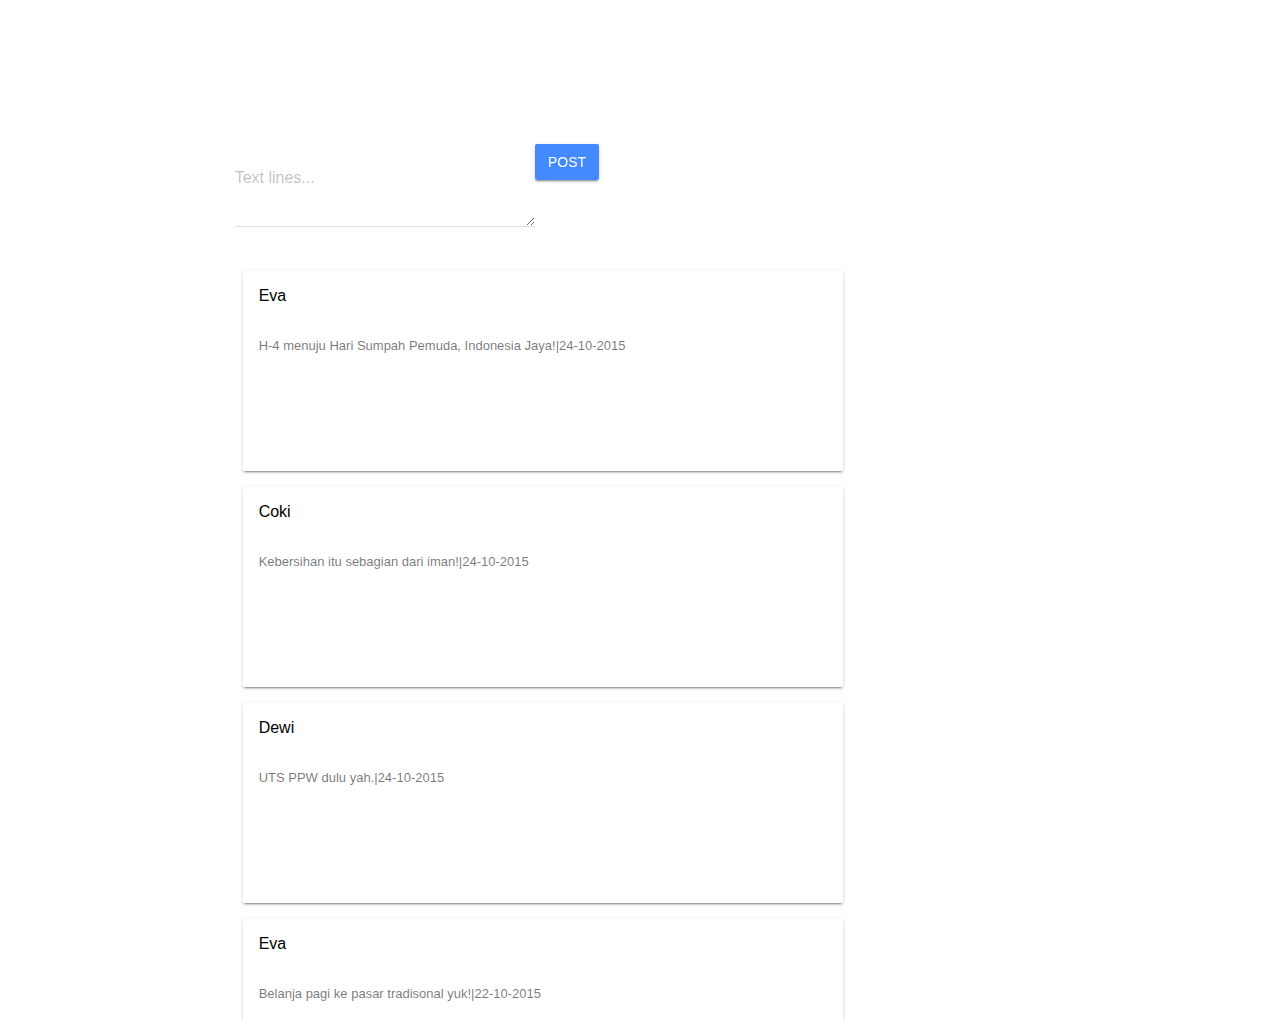
==== commit 9a46aada: "failed stringify json" ====
--- a/home.html
+++ b/home.html
@@ -10,6 +10,7 @@
 		<link rel="stylesheet" href="https://fonts.googleapis.com/icon?family=Material+Icons">
 		<script type="text/javascript" src="_assets/js/jquery-2.1.4.js"></script>
 		<script type="text/javascript" src="_assets/js/displayposts.js"></script>
+		<script type="text/javascript" src="_assets/js/newpost.js"></script>
 
 	</head>
 	<body onload="display()">
@@ -26,10 +27,13 @@
 					<div class="mdl-grid">
 				    <form action="#">
 				      <div class="mdl-textfield mdl-js-textfield">
-				        <textarea class="mdl-textfield__input" type="text" rows= "3" id="sample5" ></textarea>
-				        <label class="mdl-textfield__label" for="sample5">Text lines...</label>
+				        <textarea class="mdl-textfield__input" type="text" rows= "3" id="postbox"></textarea>
+				        <label class="mdl-textfield__label" for="postbox">Text lines...</label>
 				      </div>
 				    </form>
+				    <button class="mdl-button mdl-js-button mdl-button--raised mdl-js-ripple-effect mdl-button--accent" value="save" onclick="newpost()">
+					  	Post
+						</button>
 				  </div>
 
 				  <div class="mdl-grid" id="posts">
@@ -37,12 +41,7 @@
 							  <div class="mdl-card__title">Mr. Whiskers</div>
 							  <div class="mdl-card__supporting-text">I'm a cat. yes.</div>
 							  <div class="mdl-card__actions"></div>
-						 </div>
-						<div class="mdl-cell mdl-card mkk mdl-shadow--2dp">
-							  <div class="mdl-card__title">Mr. Whiskers</div>
-							  <div class="mdl-card__supporting-text">I'm a cat. yes.</div>
-							  <div class="mdl-card__actions"></div>
-						 </div>
+						</div>
 				  </div>
 
 				</div>
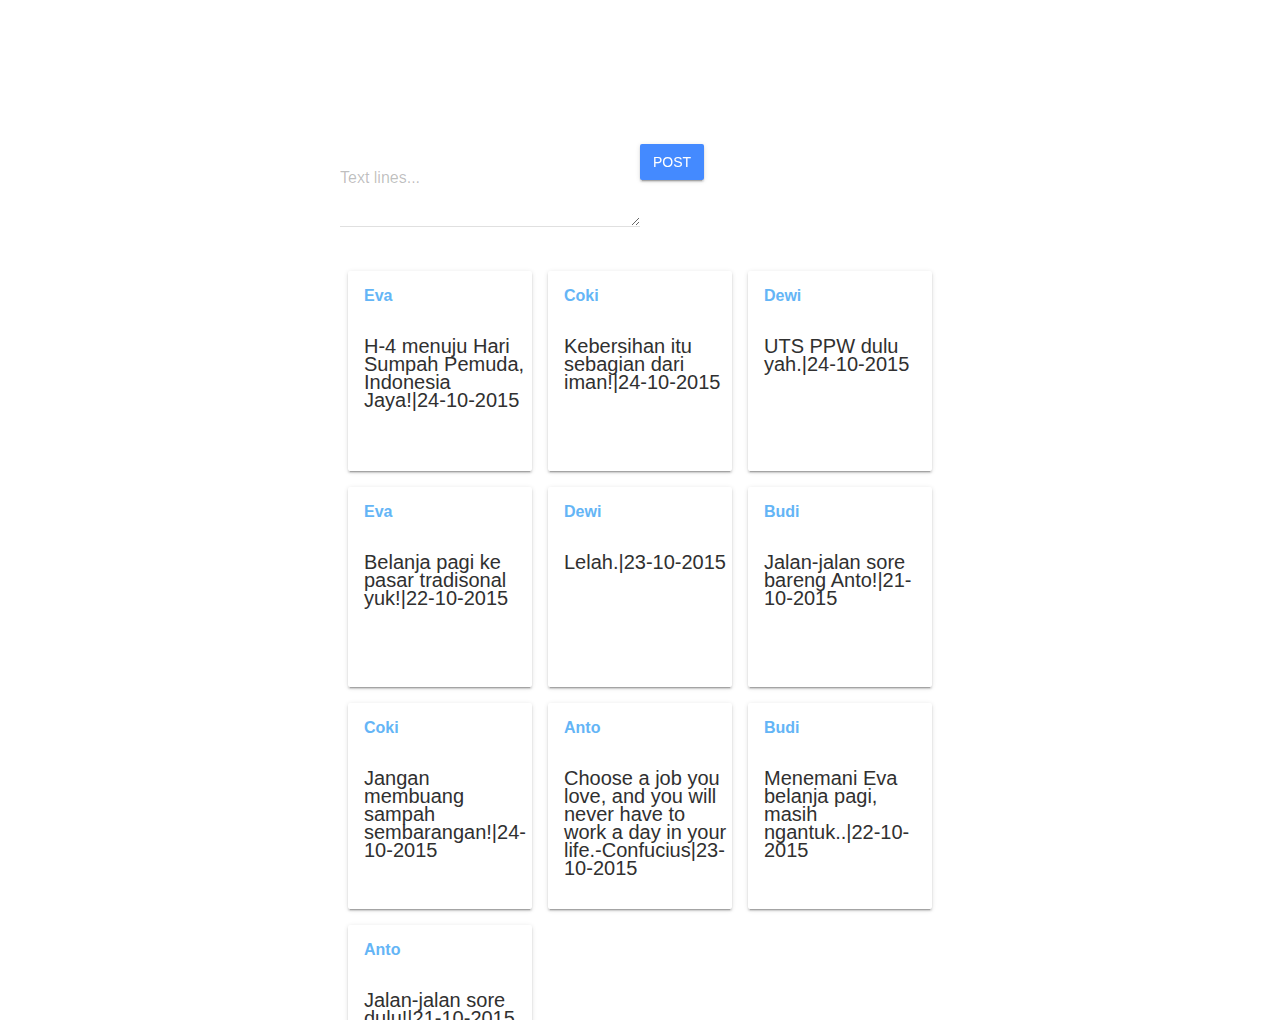
==== commit 16f10f6d: "one card done" ====
--- a/home.html
+++ b/home.html
@@ -7,7 +7,7 @@
 		<link rel="stylesheet" type="text/css" href="_assets/mdl/material.min.css">
 		<link rel="stylesheet" type="text/css" href="_assets/css/base.css">
 		<script type="text/javascript" src="_assets/mdl/material.min.js"></script>
-		<link rel="stylesheet" href="https://fonts.googleapis.com/icon?family=Material+Icons">
+		<!--<link rel="stylesheet" href="https://fonts.googleapis.com/icon?family=Material+Icons">-->
 		<script type="text/javascript" src="_assets/js/jquery-2.1.4.js"></script>
 		<script type="text/javascript" src="_assets/js/displayposts.js"></script>
 		<script type="text/javascript" src="_assets/js/newpost.js"></script>
@@ -21,8 +21,8 @@
 		<!-- content -->
 		<div class="mdl-layout mdl-js-layout">
 			<div class="mdl-grid">
-				<div class="mdl-cell mdl-cell--2-col"></div>
-				<div class="mdl-cell mdl-cell--8-col">
+				<div class="mdl-cell mdl-cell--3-col"></div>
+				<div class="mdl-cell mdl-cell--6-col">
 				
 					<div class="mdl-grid">
 				    <form action="#">
@@ -37,15 +37,28 @@
 				  </div>
 
 				  <div class="mdl-grid" id="posts">
-						<div class="mdl-cell mdl-card mkk mdl-shadow--2dp mkk">
-							  <div class="mdl-card__title">Mr. Whiskers</div>
-							  <div class="mdl-card__supporting-text">I'm a cat. yes.</div>
-							  <div class="mdl-card__actions"></div>
+						<div class="mdl-cell mdl-shadow--2dp cardwidth">
+							<div class="mdl-grid">
+								<div class="mdl-cell mdl-cell--2-col profileimg">
+									<img src="_assets/data/image/anto.png" class="profileimg"/>
+								</div>
+								<div class="mdl-cell mdl-cell--8-col carddet">
+								  <div class="mdl-card__title">Mr. Whiskers</div>
+								  <div class="mdl-card__supporting-text">I'm a cat. yes.
+								  </div>
+								  <div class="mdl-card__actions mdl-card--border">
+								  	<span class="postdate">posted at 2015-04-30</span>
+								  	<a class="mdl-button mdl-button--colored mdl-js-button mdl-js-ripple-effect likes">
+	      							Like
+	    							</a>
+								  </div><!-- button -->
+								</div><!-- mdlcell 8 -->
+							</div><!--mdl-grid-->
 						</div>
 				  </div>
 
 				</div>
-				<div class="mdl-cell mdl-cell--2-col"></div>
+				<div class="mdl-cell mdl-cell--3-col"></div>
 			</div><!-- mdl-grid -->
 		</div><!-- content -->
 
--- a/_assets/css/base.css
+++ b/_assets/css/base.css
@@ -2,6 +2,38 @@
 	margin-top: 30px;
 }
 
-.mkk {
-	width: 600px;
+.cardwidth {
+	width: 100%;
+}
+
+.profileimg {
+	max-width: 90px;
+	margin-left: 25px;
+	margin-top: 10px;
+}
+
+.carddet {
+	margin-left: 60px;
+}
+
+.likes {
+	float: right;
+}
+
+.mdl-card__title {
+	font-weight: bold;
+	color: #64B5F6;
+	clear: none;
+}
+
+.mdl-card__supporting-text {
+	font-size: 20px;
+	color: #303030;
+}
+
+.postdate {
+	margin-left: 8px;
+	margin-top: 12px;
+	font-size: 12px;
+	color: #909090;
 }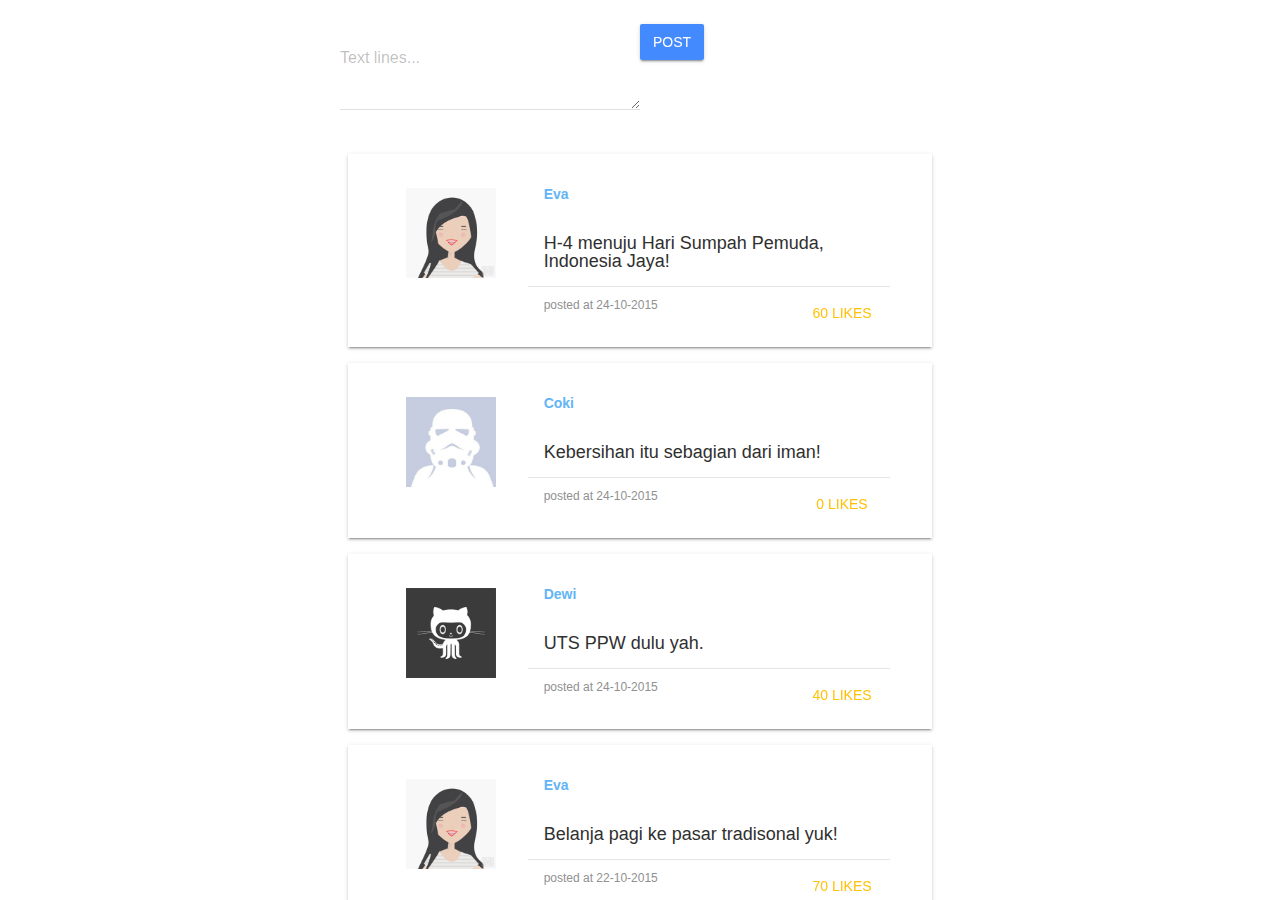
==== commit 37bfb314: "good enough cards layout" ====
--- a/home.html
+++ b/home.html
@@ -16,7 +16,6 @@
 	<body onload="display()">
 
 		<!-- header -->
-<br><br><br><br><br><br>
 
 		<!-- content -->
 		<div class="mdl-layout mdl-js-layout">
--- a/_assets/css/base.css
+++ b/_assets/css/base.css
@@ -9,7 +9,7 @@
 .profileimg {
 	max-width: 90px;
 	margin-left: 25px;
-	margin-top: 10px;
+	margin-top: 13px;
 }
 
 .carddet {
@@ -27,7 +27,7 @@
 }
 
 .mdl-card__supporting-text {
-	font-size: 20px;
+	font-size: 18px;
 	color: #303030;
 }
 
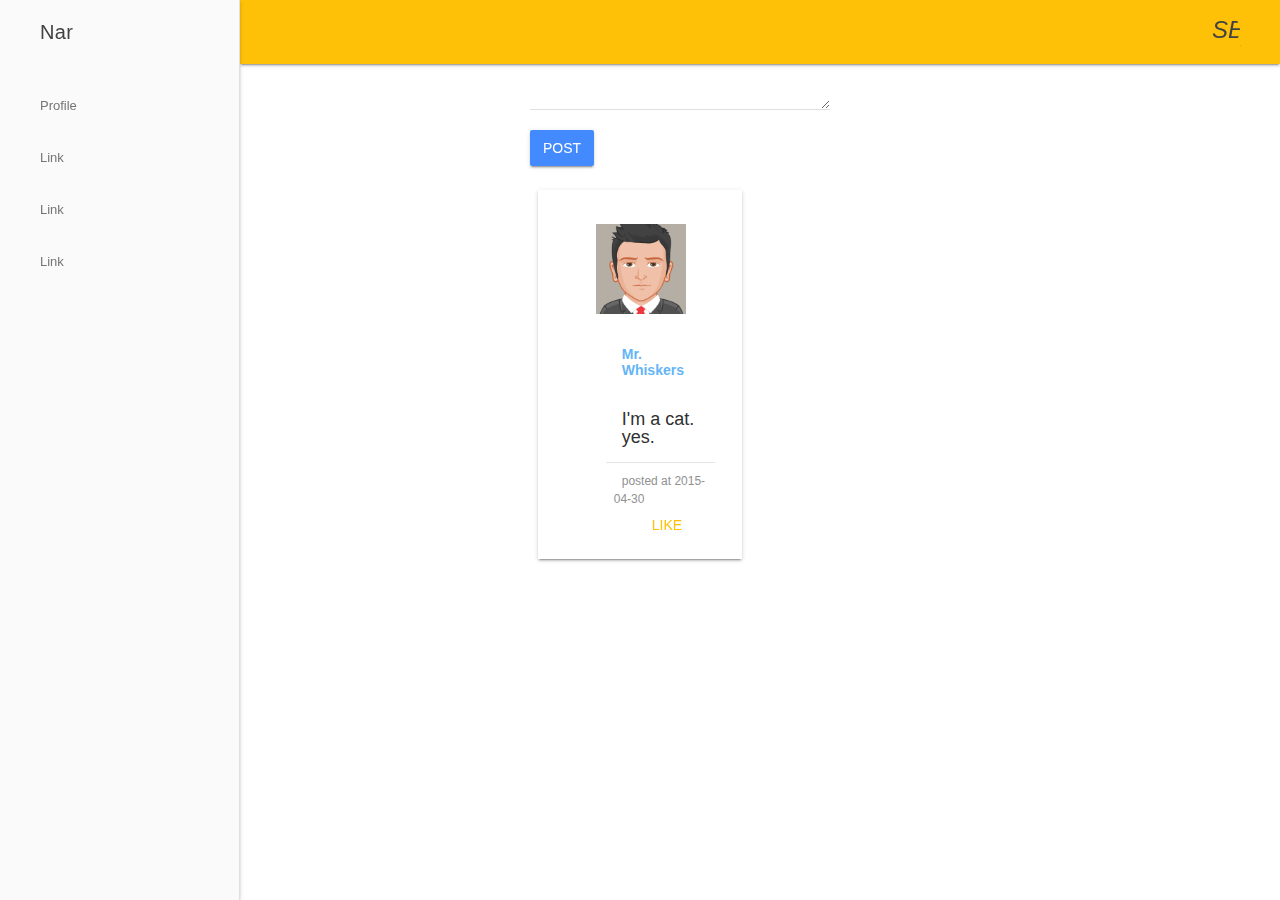
==== commit 3beff269: "done login, trying the crazy header" ====
--- a/home.html
+++ b/home.html
@@ -11,11 +11,39 @@
 		<script type="text/javascript" src="_assets/js/jquery-2.1.4.js"></script>
 		<script type="text/javascript" src="_assets/js/displayposts.js"></script>
 		<script type="text/javascript" src="_assets/js/newpost.js"></script>
+		<script type="text/javascript" src="_assets/js/like.js"></script>
 
 	</head>
-	<body onload="display()">
+	<body onclick="display()">
 
 		<!-- header -->
+		<div class="mdl-layout mdl-js-layout mdl-layout--fixed-drawer mdl-layout--fixed-header">
+		  <header class="mdl-layout__header">
+		    <div class="mdl-layout__header-row">
+		      <div class="mdl-layout-spacer"></div>
+		      <div class="mdl-textfield mdl-js-textfield mdl-textfield--expandable mdl-textfield--floating-label mdl-textfield--align-right">
+		        <label class="mdl-button mdl-js-button mdl-button--icon" for="fixed-header-drawer-exp">
+		          <i class="material-icons">search</i>
+		        </label>
+		        <div class="mdl-textfield__expandable-holder">
+		          <input class="mdl-textfield__input" type="text" name="sample" id="fixed-header-drawer-exp" />
+		        </div>
+		      </div>
+		    </div>
+		  </header>
+		  <div class="mdl-layout__drawer">
+		    <span class="mdl-layout-title">Nar</span>
+		    <nav class="mdl-navigation">
+		      <a class="mdl-navigation__link" href="">Profile</a>
+		      <a class="mdl-navigation__link" href="">Link</a>
+		      <a class="mdl-navigation__link" href="">Link</a>
+		      <a class="mdl-navigation__link" href="">Link</a>
+		    </nav>
+		  </div>
+		  <main class="mdl-layout__content">
+		    <div class="page-content"><!-- Your content goes here --></div>
+		  </main>
+		</div>		
 
 		<!-- content -->
 		<div class="mdl-layout mdl-js-layout">
